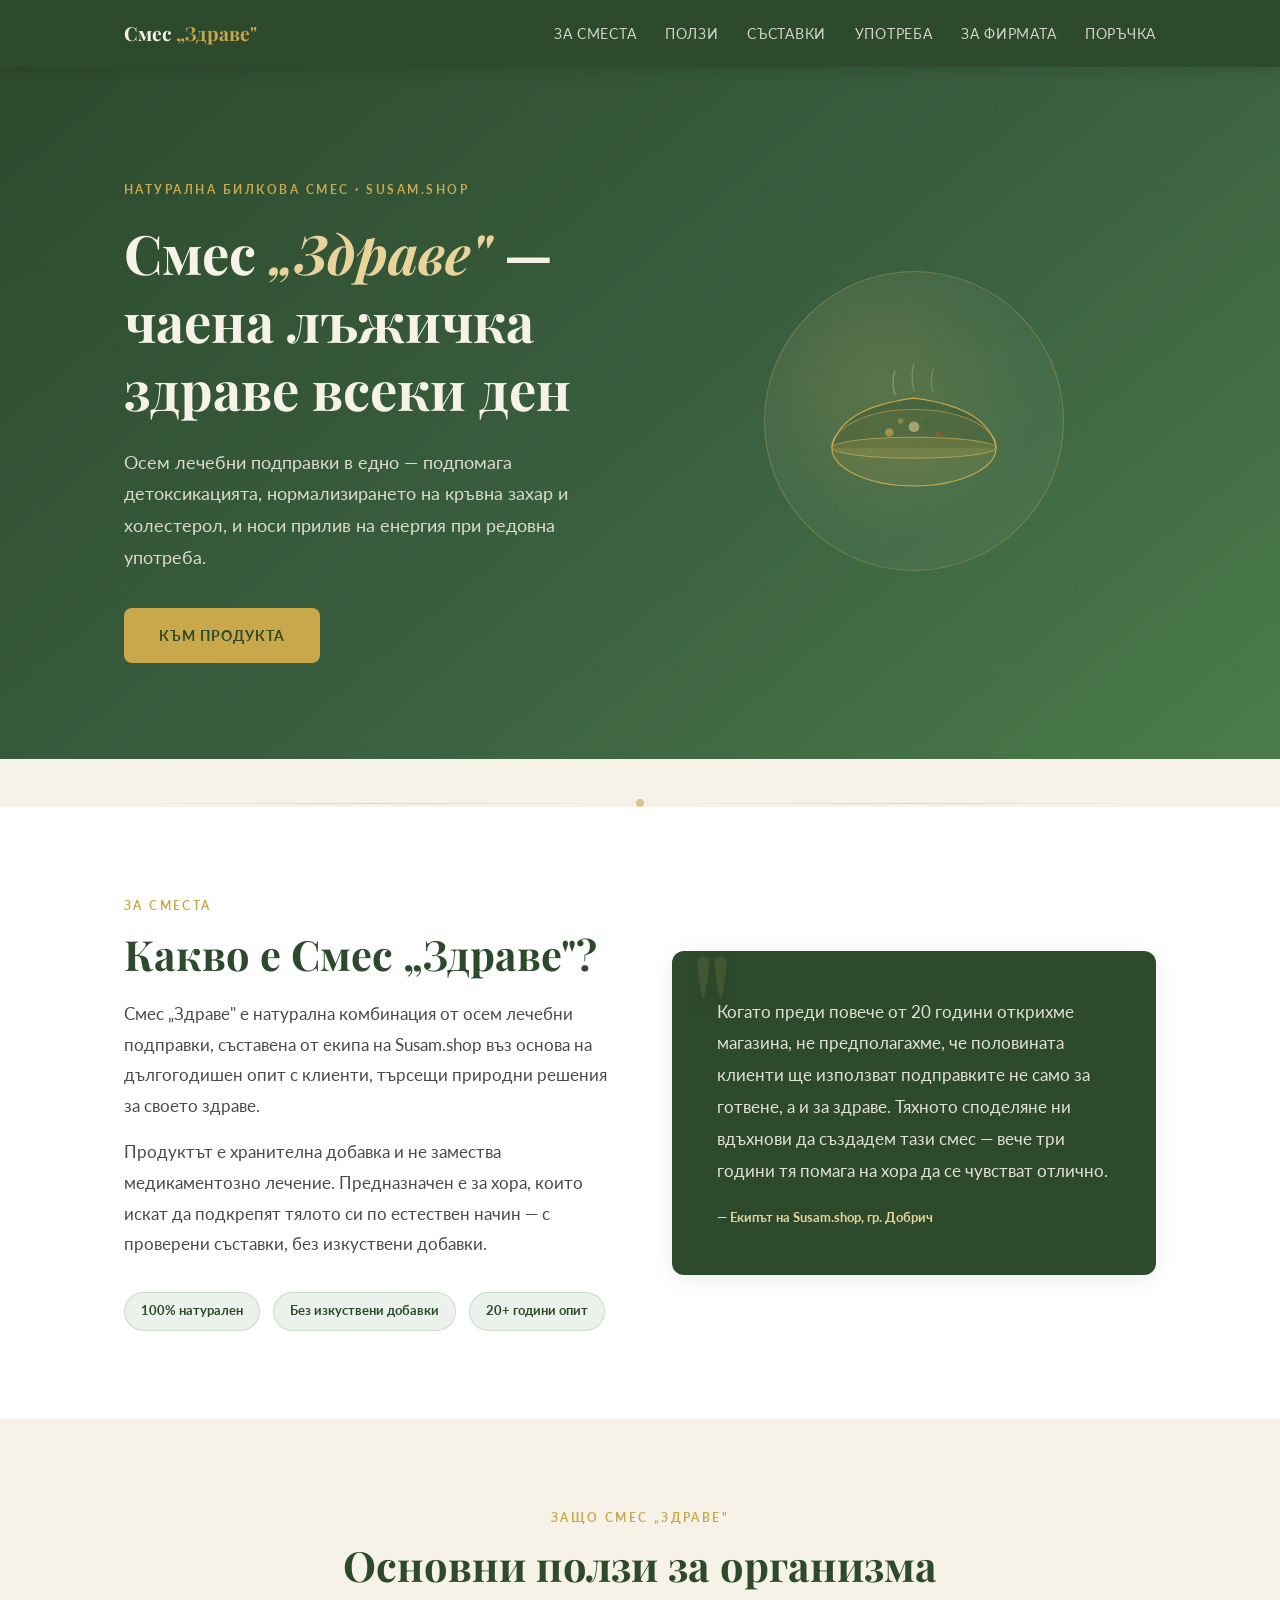
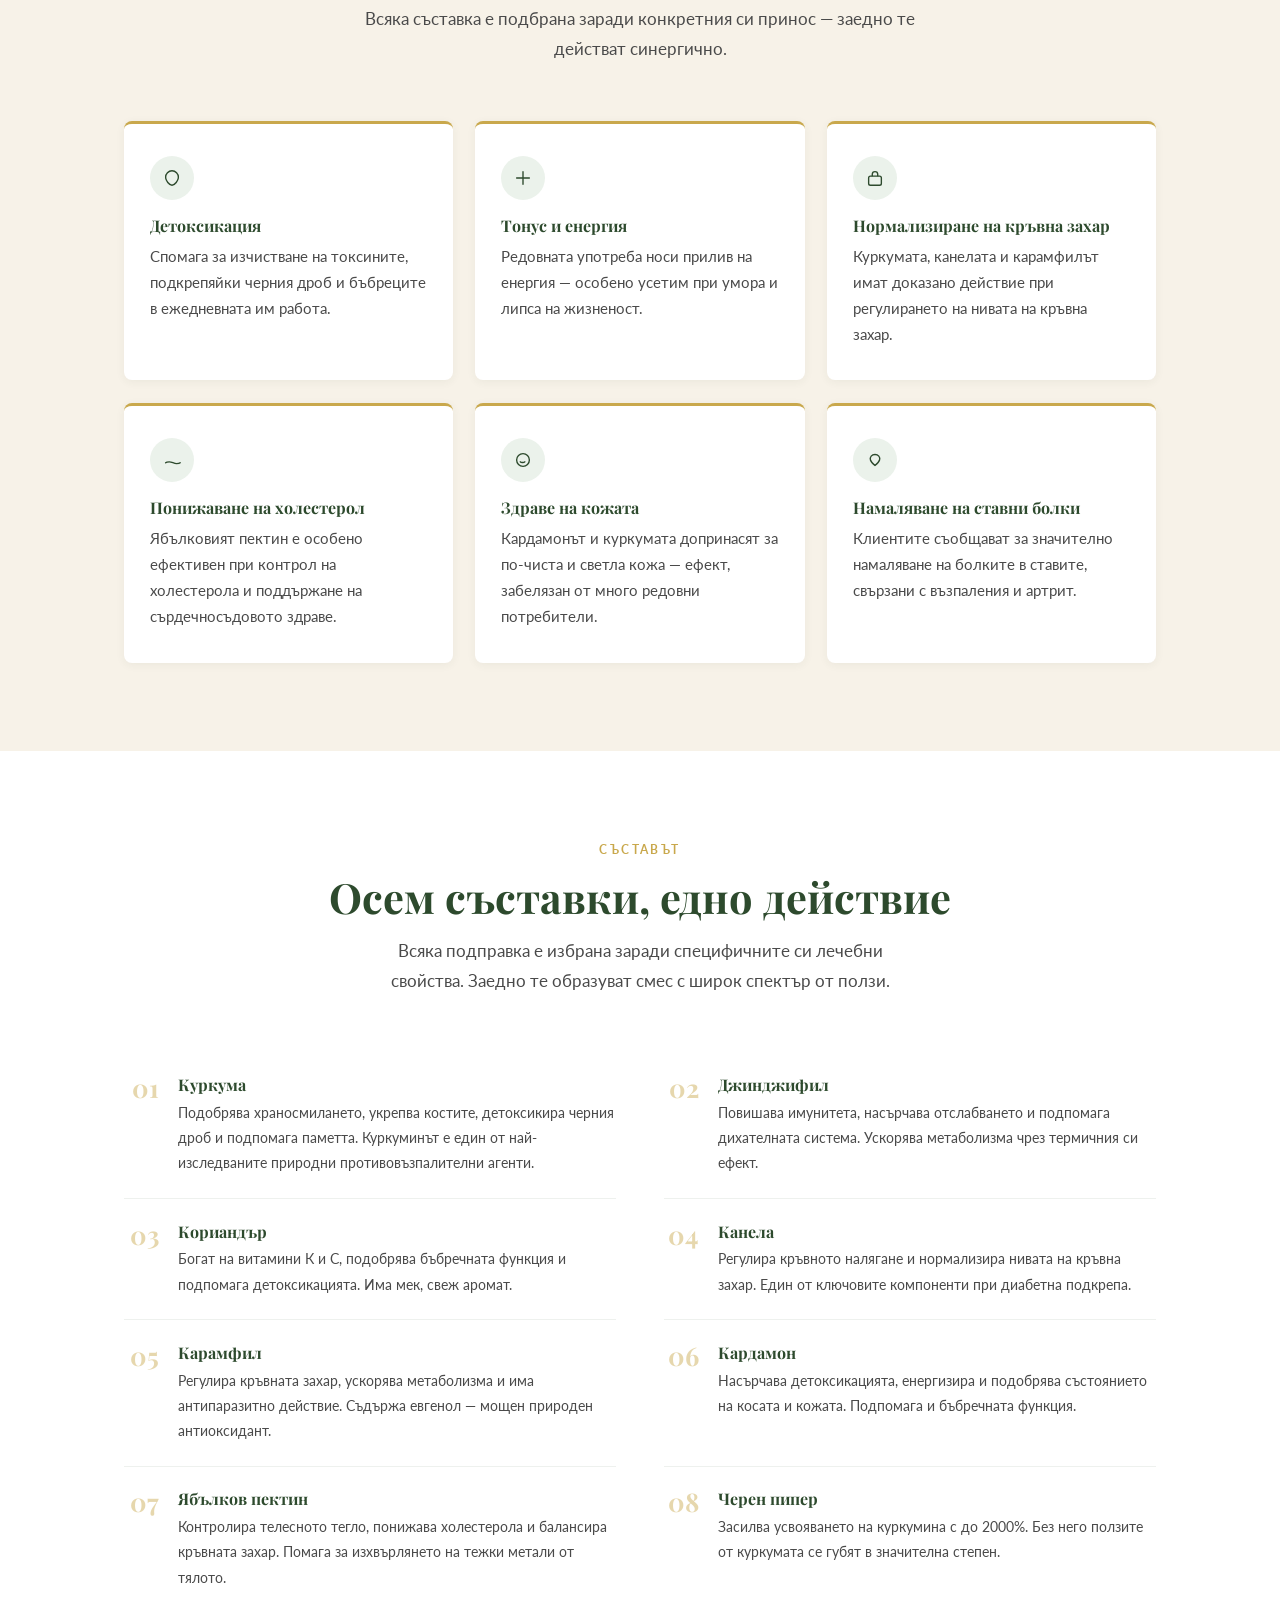
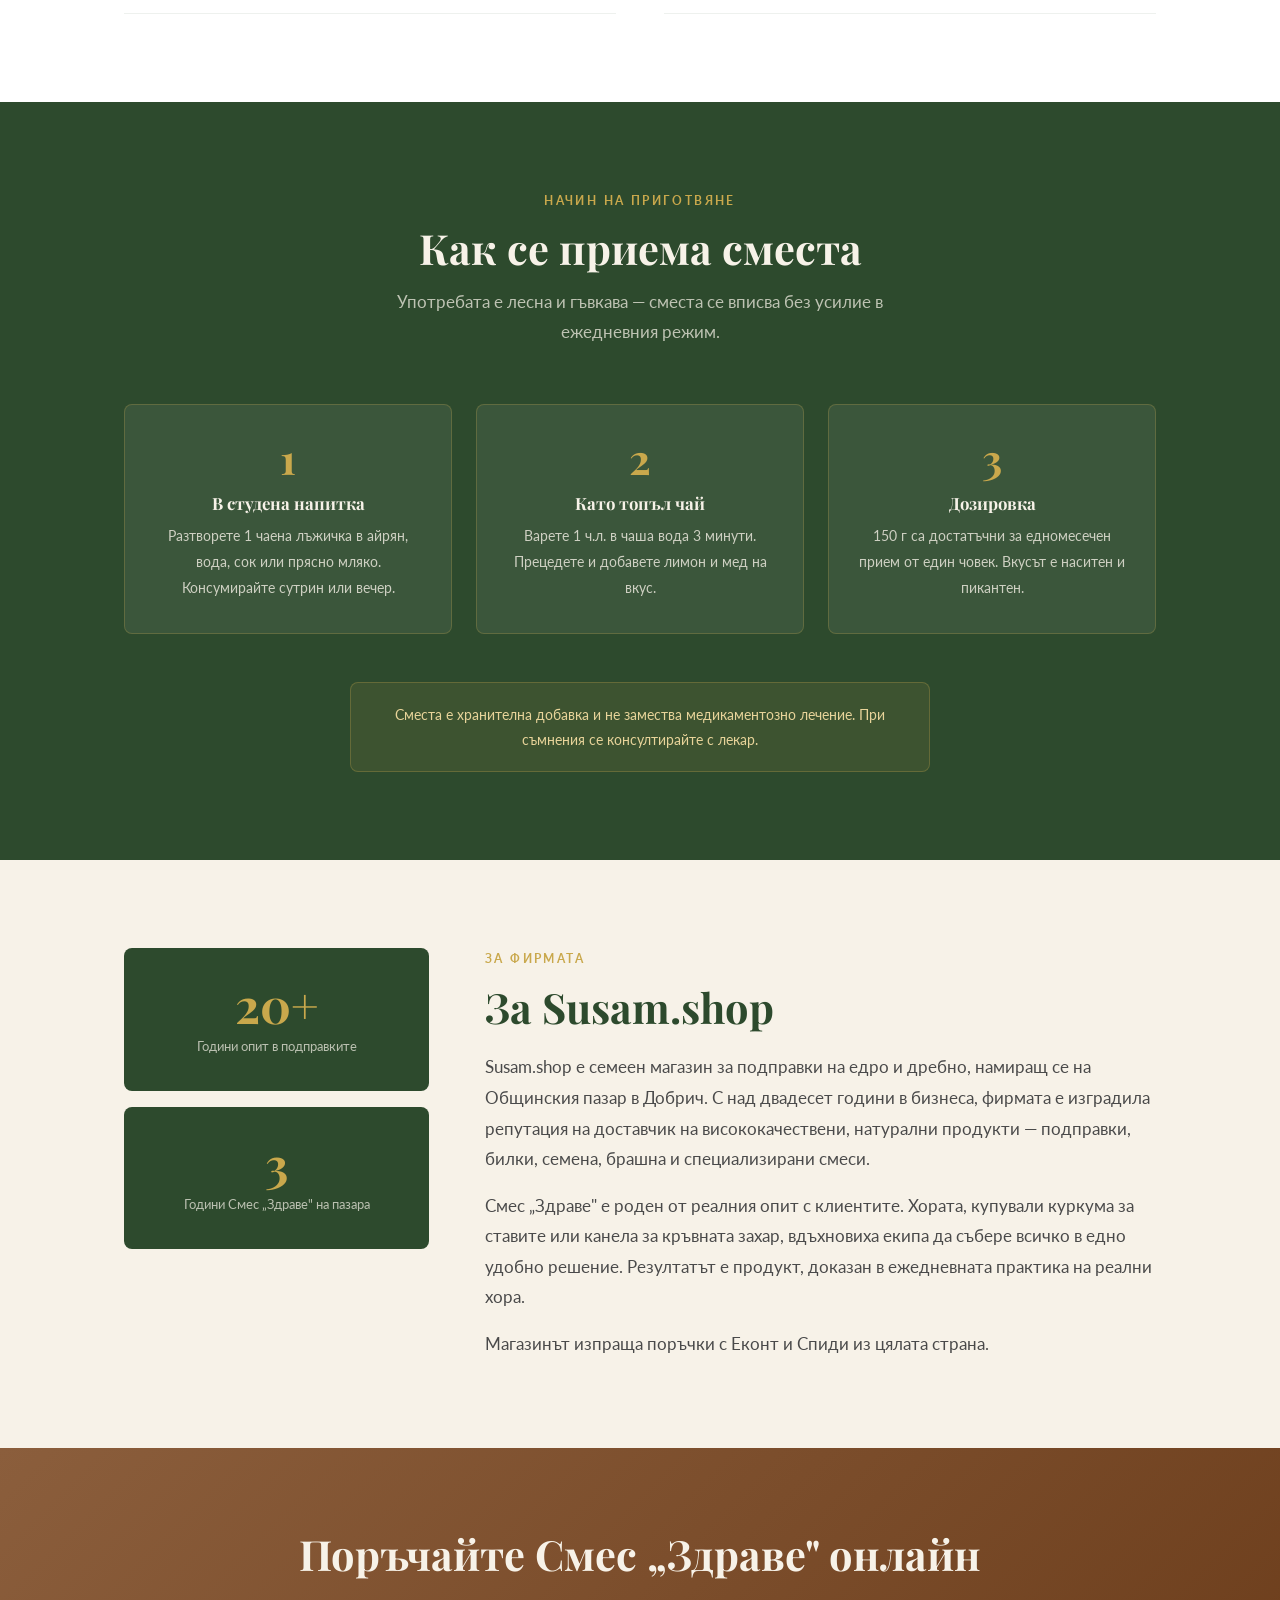
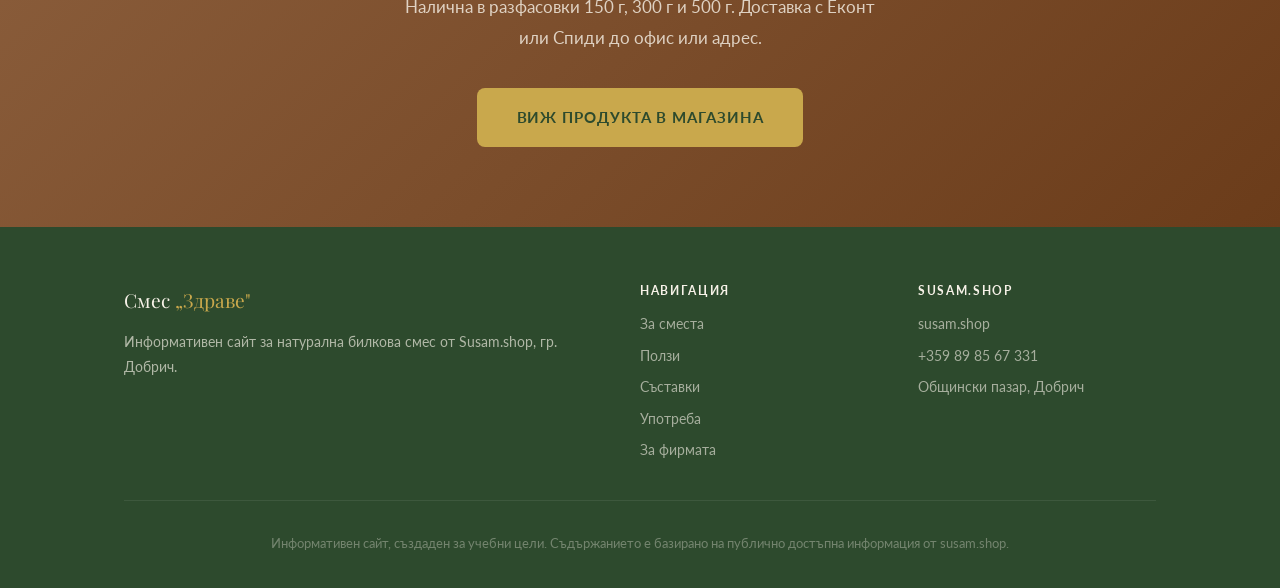
==== Site Project/index.html @ a8505a8a "Initial commit" ====
<!DOCTYPE html>
<html lang="bg">
<head>
  <meta charset="UTF-8" />
  <meta name="viewport" content="width=device-width, initial-scale=1.0" />
  <meta name="description" content="Смес Здраве е натурална билкова смес от куркума, джинджифил, канела и още 5 съставки. Подпомага детоксикацията, тонуса и нормализирането на кръвна захар." />
  <meta name="keywords" content="смес здраве, билкова смес, натурални подправки, детоксикация, куркума, джинджифил, susam shop" />
  <meta property="og:title" content="Смес „Здраве" – натурална билкова смес за тонус и детоксикация" />
  <meta property="og:description" content="Открийте ползите на 8 лечебни подправки в една удобна смес. Подходяща за ежедневна употреба." />
  <meta property="og:type" content="website" />
  <title>Смес „Здраве" – натурална билкова смес за тонус и детоксикация</title>

  <link rel="preconnect" href="https://fonts.googleapis.com" />
  <link rel="preconnect" href="https://fonts.gstatic.com" crossorigin />
  <link href="https://fonts.googleapis.com/css2?family=Playfair+Display:ital,wght@0,400;0,700;1,400&family=Lato:wght@300;400;700&display=swap" rel="stylesheet" />

  <style>
    :root {
      --green-dark:  #2D4A2D;
      --green-mid:   #3D6B3D;
      --green-light: #EBF2EB;
      --ivory:       #F7F2E8;
      --ivory-dark:  #EDE8DA;
      --brown:       #8B5E3C;
      --gold:        #C9A84C;
      --gold-light:  #E8D49A;
      --text-dark:   #1C1C1C;
      --text-mid:    #4A4A4A;
      --white:       #FFFFFF;
      --font-display:'Playfair Display', Georgia, serif;
      --font-body:   'Lato', system-ui, sans-serif;
      --radius:      8px;
      --shadow:      0 4px 24px rgba(45,74,45,0.10);
    }

    *, *::before, *::after { box-sizing: border-box; margin: 0; padding: 0; }
    html { scroll-behavior: smooth; }
    body {
      font-family: var(--font-body);
      font-size: 17px;
      line-height: 1.8;
      color: var(--text-dark);
      background: var(--ivory);
    }
    img { max-width: 100%; display: block; }
    a { color: var(--green-dark); text-decoration: none; }
    a:hover { text-decoration: underline; }
    a:focus-visible { outline: 3px solid var(--gold); outline-offset: 3px; }

    .fade-in { opacity: 0; transform: translateY(20px); transition: opacity 0.6s ease, transform 0.6s ease; }
    .fade-in.visible { opacity: 1; transform: none; }
    @media (prefers-reduced-motion: reduce) { .fade-in { opacity: 1; transform: none; transition: none; } }

    h1, h2, h3, h4 { font-family: var(--font-display); font-weight: 700; line-height: 1.25; }
    h1 { font-size: clamp(2.2rem, 5vw, 3.4rem); }
    h2 { font-size: clamp(1.7rem, 3.5vw, 2.6rem); }
    h3 { font-size: clamp(1.15rem, 2vw, 1.5rem); }
    p { margin-bottom: 1rem; }
    p:last-child { margin-bottom: 0; }

    .container { max-width: 1080px; margin: 0 auto; padding: 0 1.5rem; }
    .container--narrow { max-width: 740px; margin: 0 auto; padding: 0 1.5rem; }
    section { padding: 5.5rem 0; }

    /* EYEBROW LABEL */
    .eyebrow {
      display: block;
      font-family: var(--font-body);
      font-size: 0.75rem;
      font-weight: 700;
      letter-spacing: 0.2em;
      text-transform: uppercase;
      color: var(--gold);
      margin-bottom: 0.7rem;
    }

    /* DIVIDER */
    .divider {
      display: flex;
      align-items: center;
      gap: 1rem;
      margin: 0;
    }
    .divider::before, .divider::after {
      content: '';
      flex: 1;
      height: 1px;
      background: linear-gradient(to right, transparent, var(--gold-light), transparent);
    }
    .divider__dot {
      width: 8px; height: 8px;
      background: var(--gold);
      border-radius: 50%;
      opacity: 0.6;
    }

    /* ========= NAVBAR ========= */
    .navbar {
      position: sticky;
      top: 0;
      z-index: 100;
      background: var(--green-dark);
      box-shadow: 0 2px 16px rgba(0,0,0,0.15);
    }
    .navbar__inner {
      display: flex;
      align-items: center;
      justify-content: space-between;
      gap: 1rem;
      padding: 1rem 1.5rem;
      max-width: 1080px;
      margin: 0 auto;
    }
    .navbar__brand {
      font-family: var(--font-display);
      font-size: 1.2rem;
      font-weight: 700;
      color: var(--ivory);
    }
    .navbar__brand span { color: var(--gold); }
    .navbar__links { display: flex; gap: 1.8rem; list-style: none; }
    .navbar__links a {
      color: rgba(247,242,232,0.82);
      font-size: 0.88rem;
      font-weight: 400;
      letter-spacing: 0.05em;
      text-transform: uppercase;
      transition: color 0.2s;
    }
    .navbar__links a:hover { color: var(--gold); text-decoration: none; }

    .nav-toggle { display: none; background: none; border: none; cursor: pointer; padding: 4px; }
    .nav-toggle span { display: block; width: 24px; height: 2px; background: var(--ivory); margin: 5px 0; }

    @media (max-width: 720px) {
      .nav-toggle { display: block; }
      .navbar__links {
        display: none; flex-direction: column; gap: 0;
        position: absolute; top: 100%; left: 0; right: 0;
        background: var(--green-dark);
        padding: 1rem 1.5rem 1.5rem;
      }
      .navbar__links.open { display: flex; }
      .navbar__links a { padding: 0.5rem 0; font-size: 1rem; }
    }

    /* ========= HERO ========= */
    .hero {
      background: linear-gradient(140deg, var(--green-dark) 0%, #3A6040 55%, #4A7C4A 100%);
      color: var(--ivory);
      padding: 7rem 0 6rem;
      position: relative;
      overflow: hidden;
    }
    .hero::before {
      content: '';
      position: absolute; inset: 0;
      background: url("data:image/svg+xml,%3Csvg xmlns='http://www.w3.org/2000/svg' width='80' height='80'%3E%3Ccircle cx='40' cy='40' r='1' fill='%23C9A84C' opacity='0.12'/%3E%3C/svg%3E") repeat;
      pointer-events: none;
    }
    .hero__inner {
      position: relative;
      display: grid;
      grid-template-columns: 1fr 1fr;
      gap: 4rem;
      align-items: center;
      max-width: 1080px;
      margin: 0 auto;
      padding: 0 1.5rem;
    }
    .hero__eyebrow {
      font-size: 0.78rem;
      font-weight: 700;
      letter-spacing: 0.2em;
      text-transform: uppercase;
      color: var(--gold);
      margin-bottom: 1.1rem;
    }
    .hero__title { color: var(--ivory); margin-bottom: 1.5rem; }
    .hero__title em { font-style: italic; color: var(--gold-light); }
    .hero__lead {
      font-size: 1.1rem;
      color: rgba(247,242,232,0.85);
      margin-bottom: 2.2rem;
    }
    .hero__cta {
      display: inline-block;
      background: var(--gold);
      color: var(--green-dark);
      font-weight: 700;
      font-size: 0.9rem;
      letter-spacing: 0.07em;
      text-transform: uppercase;
      padding: 0.9rem 2.2rem;
      border-radius: var(--radius);
      transition: background 0.2s, transform 0.15s;
    }
    .hero__cta:hover { background: var(--gold-light); transform: translateY(-2px); text-decoration: none; }

    .hero__visual { display: flex; justify-content: center; }
    .hero__circle {
      width: 300px; height: 300px;
      border-radius: 50%;
      border: 1px solid rgba(201,168,76,0.35);
      background: radial-gradient(circle at 38% 38%, rgba(201,168,76,0.18), transparent 60%), rgba(255,255,255,0.04);
      display: flex; align-items: center; justify-content: center;
    }

    @media (max-width: 760px) {
      .hero__inner { grid-template-columns: 1fr; text-align: center; }
      .hero__visual { display: none; }
    }

    /* ========= SECTION HEADER ========= */
    .section-header { text-align: center; margin-bottom: 3.5rem; }
    .section-header h2 { color: var(--green-dark); margin-bottom: 0.8rem; }
    .section-header p { color: var(--text-mid); max-width: 560px; margin: 0 auto; font-size: 1.05rem; }

    /* ========= ABOUT ========= */
    .about { background: var(--white); }
    .about__grid {
      display: grid;
      grid-template-columns: 1fr 1fr;
      gap: 4rem;
      align-items: center;
    }
    .about__text h2 { color: var(--green-dark); margin-bottom: 1.2rem; }
    .about__text p { color: var(--text-mid); }
    .about__badges { display: flex; gap: 0.8rem; flex-wrap: wrap; margin-top: 2rem; }
    .about__badge {
      background: var(--green-light);
      border: 1px solid rgba(45,74,45,0.15);
      border-radius: 100px;
      padding: 0.4rem 1rem;
      font-size: 0.83rem;
      font-weight: 700;
      color: var(--green-dark);
    }
    .about__quote {
      background: var(--green-dark);
      border-radius: 12px;
      padding: 2.8rem;
      box-shadow: var(--shadow);
      position: relative;
      overflow: hidden;
    }
    .about__quote::before {
      content: '"';
      font-family: var(--font-display);
      font-size: 10rem;
      color: var(--gold);
      opacity: 0.13;
      position: absolute;
      top: -1.5rem; left: 1rem;
      line-height: 1;
    }
    .about__quote p {
      position: relative;
      font-size: 1.05rem;
      line-height: 1.9;
      color: rgba(247,242,232,0.9);
    }
    .about__quote cite {
      display: block;
      margin-top: 1.2rem;
      font-style: normal;
      font-size: 0.83rem;
      color: var(--gold-light);
      font-weight: 700;
    }
    @media (max-width: 700px) { .about__grid { grid-template-columns: 1fr; } }

    /* ========= BENEFITS ========= */
    .benefits { background: var(--ivory); }
    .benefits__grid {
      display: grid;
      grid-template-columns: repeat(3, 1fr);
      gap: 1.4rem;
    }
    .benefit-card {
      background: var(--white);
      border-radius: var(--radius);
      padding: 2rem 1.6rem;
      box-shadow: 0 2px 10px rgba(45,74,45,0.06);
      border-top: 3px solid var(--gold);
      transition: transform 0.2s, box-shadow 0.2s;
    }
    .benefit-card:hover { transform: translateY(-4px); box-shadow: var(--shadow); }
    .benefit-card__icon {
      width: 44px; height: 44px;
      background: var(--green-light);
      border-radius: 50%;
      display: flex; align-items: center; justify-content: center;
      margin-bottom: 1rem;
    }
    .benefit-card h3 { font-size: 1rem; color: var(--green-dark); margin-bottom: 0.5rem; }
    .benefit-card p { font-size: 0.91rem; color: var(--text-mid); margin: 0; }
    @media (max-width: 800px) { .benefits__grid { grid-template-columns: 1fr 1fr; } }
    @media (max-width: 500px) { .benefits__grid { grid-template-columns: 1fr; } }

    /* ========= INGREDIENTS ========= */
    .ingredients { background: var(--white); }
    .ingredients__grid {
      display: grid;
      grid-template-columns: 1fr 1fr;
      gap: 0 3rem;
    }
    .ingredient {
      display: flex;
      gap: 1.2rem;
      align-items: flex-start;
      padding: 1.4rem 0;
      border-bottom: 1px solid rgba(45,74,45,0.08);
    }
    .ingredient__num {
      font-family: var(--font-display);
      font-size: 1.6rem;
      font-weight: 700;
      color: var(--gold);
      opacity: 0.45;
      line-height: 1;
      min-width: 2.2rem;
      text-align: right;
    }
    .ingredient h4 { color: var(--green-dark); margin-bottom: 0.3rem; font-size: 1rem; }
    .ingredient p { font-size: 0.88rem; color: var(--text-mid); margin: 0; }
    @media (max-width: 640px) { .ingredients__grid { grid-template-columns: 1fr; } }

    /* ========= USAGE ========= */
    .usage { background: var(--green-dark); }
    .usage .section-header .eyebrow { color: var(--gold); }
    .usage .section-header h2 { color: var(--ivory); }
    .usage .section-header p { color: rgba(247,242,232,0.72); }

    .usage__grid {
      display: grid;
      grid-template-columns: repeat(3, 1fr);
      gap: 1.5rem;
    }
    .usage__card {
      background: rgba(255,255,255,0.07);
      border: 1px solid rgba(201,168,76,0.25);
      border-radius: var(--radius);
      padding: 2rem 1.6rem;
      text-align: center;
    }
    .usage__num {
      font-family: var(--font-display);
      font-size: 2.6rem;
      font-weight: 700;
      color: var(--gold);
      line-height: 1;
      margin-bottom: 0.9rem;
    }
    /* FIX: explicit light colors for all text inside dark usage section */
    .usage__card h3 {
      color: var(--ivory);
      font-size: 1.05rem;
      margin-bottom: 0.6rem;
    }
    .usage__card p {
      font-size: 0.9rem;
      color: rgba(247,242,232,0.78);
      margin: 0;
    }
    .usage__note {
      margin: 3rem auto 0;
      padding: 1.2rem 2rem;
      background: rgba(201,168,76,0.1);
      border: 1px solid rgba(201,168,76,0.28);
      border-radius: var(--radius);
      font-size: 0.87rem;
      color: var(--gold-light);
      max-width: 580px;
      text-align: center;
    }
    @media (max-width: 700px) { .usage__grid { grid-template-columns: 1fr; } }

    /* ========= COMPANY ========= */
    .company { background: var(--ivory); }
    .company__inner {
      display: grid;
      grid-template-columns: 1fr 2.2fr;
      gap: 3.5rem;
      align-items: start;
    }
    .stat-card {
      background: var(--green-dark);
      color: var(--ivory);
      border-radius: var(--radius);
      padding: 2rem;
      text-align: center;
      margin-bottom: 1rem;
    }
    .stat-card__num {
      font-family: var(--font-display);
      font-size: 3rem;
      font-weight: 700;
      color: var(--gold);
      line-height: 1;
    }
    .stat-card__label { font-size: 0.83rem; color: rgba(247,242,232,0.7); margin-top: 0.4rem; }
    .company__text h2 { color: var(--green-dark); margin-bottom: 1.2rem; }
    .company__text p { color: var(--text-mid); }
    @media (max-width: 700px) { .company__inner { grid-template-columns: 1fr; } }

    /* ========= CTA BANNER ========= */
    .cta { background: linear-gradient(135deg, var(--brown) 0%, #6B3C1A 100%); text-align: center; padding: 5rem 0; }
    .cta h2 { color: var(--ivory); margin-bottom: 0.8rem; }
    .cta p { color: rgba(247,242,232,0.8); font-size: 1.05rem; max-width: 480px; margin: 0 auto 2.2rem; }
    .cta__btn {
      display: inline-block;
      background: var(--gold);
      color: var(--green-dark);
      font-weight: 700;
      font-size: 0.95rem;
      letter-spacing: 0.06em;
      text-transform: uppercase;
      padding: 1rem 2.5rem;
      border-radius: var(--radius);
      transition: background 0.2s, transform 0.15s;
    }
    .cta__btn:hover { background: var(--gold-light); transform: translateY(-2px); text-decoration: none; }

    /* ========= FOOTER ========= */
    footer {
      background: var(--green-dark);
      color: rgba(247,242,232,0.65);
      padding: 3.5rem 0 2rem;
      font-size: 0.87rem;
    }
    .footer__grid {
      display: grid;
      grid-template-columns: 2fr 1fr 1fr;
      gap: 2.5rem;
      padding-bottom: 2rem;
      margin-bottom: 2rem;
      border-bottom: 1px solid rgba(255,255,255,0.08);
    }
    .footer__brand {
      font-family: var(--font-display);
      font-size: 1.2rem;
      color: var(--ivory);
      margin-bottom: 0.7rem;
    }
    .footer__brand span { color: var(--gold); }
    footer h4 {
      color: var(--ivory);
      font-family: var(--font-body);
      font-size: 0.75rem;
      text-transform: uppercase;
      letter-spacing: 0.14em;
      margin-bottom: 0.8rem;
    }
    footer ul { list-style: none; }
    footer ul li { margin-bottom: 0.4rem; }
    footer ul li a { color: rgba(247,242,232,0.6); transition: color 0.2s; }
    footer ul li a:hover { color: var(--gold); text-decoration: none; }
    .footer__bottom { text-align: center; font-size: 0.79rem; color: rgba(247,242,232,0.35); }
    @media (max-width: 640px) { .footer__grid { grid-template-columns: 1fr; gap: 1.5rem; } }
  </style>
</head>

<body>

  <!-- NAVBAR -->
  <nav class="navbar" aria-label="Основна навигация">
    <div class="navbar__inner">
      <a href="#" class="navbar__brand">Смес <span>„Здраве"</span></a>
      <button class="nav-toggle" aria-label="Отвори меню" aria-expanded="false" onclick="this.setAttribute('aria-expanded', document.getElementById('nav-links').classList.toggle('open')); return false;">
        <span></span><span></span><span></span>
      </button>
      <ul class="navbar__links" id="nav-links">
        <li><a href="#about">За сместа</a></li>
        <li><a href="#benefits">Ползи</a></li>
        <li><a href="#ingredients">Съставки</a></li>
        <li><a href="#usage">Употреба</a></li>
        <li><a href="#company">За фирмата</a></li>
        <li><a href="#order">Поръчка</a></li>
      </ul>
    </div>
  </nav>

  <!-- HERO -->
  <header class="hero">
    <div class="hero__inner">
      <div class="fade-in">
        <p class="hero__eyebrow">Натурална билкова смес · Susam.shop</p>
        <h1 class="hero__title">Смес <em>„Здраве"</em> — чаена лъжичка здраве всеки ден</h1>
        <p class="hero__lead">Осем лечебни подправки в едно — подпомага детоксикацията, нормализирането на кръвна захар и холестерол, и носи прилив на енергия при редовна употреба.</p>
        <a href="#order" class="hero__cta">Към продукта</a>
      </div>
      <div class="hero__visual fade-in">
        <div class="hero__circle">
          <svg width="210" height="210" viewBox="0 0 220 220" fill="none" xmlns="http://www.w3.org/2000/svg" aria-hidden="true">
            <ellipse cx="110" cy="138" rx="86" ry="40" fill="rgba(201,168,76,0.12)" stroke="#C9A84C" stroke-width="1.2"/>
            <path d="M24 138 Q32 96 110 86 Q188 96 196 138" stroke="#C9A84C" stroke-width="1.2" fill="rgba(45,74,45,0.3)"/>
            <ellipse cx="110" cy="138" rx="86" ry="11" fill="rgba(201,168,76,0.18)" stroke="#C9A84C" stroke-width="0.8"/>
            <circle cx="84" cy="122" r="4.5" fill="#C9A84C" opacity="0.65"/>
            <circle cx="110" cy="116" r="5.5" fill="#E8D49A" opacity="0.55"/>
            <circle cx="136" cy="124" r="3.5" fill="#8B5E3C" opacity="0.75"/>
            <circle cx="96" cy="110" r="3" fill="#C9A84C" opacity="0.45"/>
            <circle cx="123" cy="112" r="4" fill="#3D6B3D" opacity="0.55"/>
            <path d="M90 82 Q86 70 90 58" stroke="rgba(247,242,232,0.28)" stroke-width="1.5" stroke-linecap="round" fill="none"/>
            <path d="M110 78 Q106 64 110 50" stroke="rgba(247,242,232,0.22)" stroke-width="1.5" stroke-linecap="round" fill="none"/>
            <path d="M130 80 Q126 68 130 56" stroke="rgba(247,242,232,0.18)" stroke-width="1.5" stroke-linecap="round" fill="none"/>
          </svg>
        </div>
      </div>
    </div>
  </header>

  <!-- DIVIDER -->
  <div class="container" style="padding: 2.5rem 1.5rem 0;">
    <div class="divider"><div class="divider__dot"></div></div>
  </div>

  <!-- ABOUT -->
  <section id="about" class="about">
    <div class="container">
      <div class="about__grid">
        <div class="about__text fade-in">
          <span class="eyebrow">За сместа</span>
          <h2>Какво е Смес „Здраве"?</h2>
          <p>Смес „Здраве" е натурална комбинация от осем лечебни подправки, съставена от екипа на Susam.shop въз основа на дългогодишен опит с клиенти, търсещи природни решения за своето здраве.</p>
          <p>Продуктът е хранителна добавка и не замества медикаментозно лечение. Предназначен е за хора, които искат да подкрепят тялото си по естествен начин — с проверени съставки, без изкуствени добавки.</p>
          <div class="about__badges">
            <span class="about__badge">100% натурален</span>
            <span class="about__badge">Без изкуствени добавки</span>
            <span class="about__badge">20+ години опит</span>
          </div>
        </div>
        <div class="about__quote fade-in">
          <p>Когато преди повече от 20 години открихме магазина, не предполагахме, че половината клиенти ще използват подправките не само за готвене, а и за здраве. Тяхното споделяне ни вдъхнови да създадем тази смес — вече три години тя помага на хора да се чувстват отлично.</p>
          <cite>— Екипът на Susam.shop, гр. Добрич</cite>
        </div>
      </div>
    </div>
  </section>

  <!-- BENEFITS -->
  <section id="benefits" class="benefits">
    <div class="container">
      <div class="section-header fade-in">
        <span class="eyebrow">Защо Смес „Здраве"</span>
        <h2>Основни ползи за организма</h2>
        <p>Всяка съставка е подбрана заради конкретния си принос — заедно те действат синергично.</p>
      </div>
      <div class="benefits__grid">

        <div class="benefit-card fade-in">
          <div class="benefit-card__icon">
            <svg width="20" height="20" viewBox="0 0 22 22" fill="none" aria-hidden="true"><path d="M11 3C7 3 4 6.5 4 10c0 4 4 9 7 9s7-5 7-9c0-3.5-3-7-7-7z" stroke="#2D4A2D" stroke-width="1.5" fill="none"/></svg>
          </div>
          <h3>Детоксикация</h3>
          <p>Спомага за изчистване на токсините, подкрепяйки черния дроб и бъбреците в ежедневната им работа.</p>
        </div>

        <div class="benefit-card fade-in">
          <div class="benefit-card__icon">
            <svg width="20" height="20" viewBox="0 0 22 22" fill="none" aria-hidden="true"><path d="M11 4v14M4 11h14" stroke="#2D4A2D" stroke-width="1.5" stroke-linecap="round"/></svg>
          </div>
          <h3>Тонус и енергия</h3>
          <p>Редовната употреба носи прилив на енергия — особено усетим при умора и липса на жизненост.</p>
        </div>

        <div class="benefit-card fade-in">
          <div class="benefit-card__icon">
            <svg width="20" height="20" viewBox="0 0 22 22" fill="none" aria-hidden="true"><rect x="4" y="9" width="14" height="10" rx="2" stroke="#2D4A2D" stroke-width="1.5" fill="none"/><path d="M8 9V7a3 3 0 016 0v2" stroke="#2D4A2D" stroke-width="1.5"/></svg>
          </div>
          <h3>Нормализиране на кръвна захар</h3>
          <p>Куркумата, канелата и карамфилът имат доказано действие при регулирането на нивата на кръвна захар.</p>
        </div>

        <div class="benefit-card fade-in">
          <div class="benefit-card__icon">
            <svg width="20" height="20" viewBox="0 0 22 22" fill="none" aria-hidden="true"><path d="M4 14s1-1 4-1 5 2 8 2 4-1 4-1" stroke="#2D4A2D" stroke-width="1.5" stroke-linecap="round"/></svg>
          </div>
          <h3>Понижаване на холестерол</h3>
          <p>Ябълковият пектин е особено ефективен при контрол на холестерола и поддържане на сърдечносъдовото здраве.</p>
        </div>

        <div class="benefit-card fade-in">
          <div class="benefit-card__icon">
            <svg width="20" height="20" viewBox="0 0 22 22" fill="none" aria-hidden="true"><circle cx="11" cy="11" r="7" stroke="#2D4A2D" stroke-width="1.5" fill="none"/><path d="M8 13c.8 1 4.2 1 5 0" stroke="#2D4A2D" stroke-width="1.5" stroke-linecap="round"/></svg>
          </div>
          <h3>Здраве на кожата</h3>
          <p>Кардамонът и куркумата допринасят за по-чиста и светла кожа — ефект, забелязан от много редовни потребители.</p>
        </div>

        <div class="benefit-card fade-in">
          <div class="benefit-card__icon">
            <svg width="20" height="20" viewBox="0 0 22 22" fill="none" aria-hidden="true"><path d="M11 5c-3.5 0-6 2.5-5 6 .7 2.5 5 6 5 6s4.3-3.5 5-6c1-3.5-1.5-6-5-6z" stroke="#2D4A2D" stroke-width="1.5" fill="none"/></svg>
          </div>
          <h3>Намаляване на ставни болки</h3>
          <p>Клиентите съобщават за значително намаляване на болките в ставите, свързани с възпаления и артрит.</p>
        </div>

      </div>
    </div>
  </section>

  <!-- INGREDIENTS -->
  <section id="ingredients" class="ingredients">
    <div class="container">
      <div class="section-header fade-in">
        <span class="eyebrow">Съставът</span>
        <h2>Осем съставки, едно действие</h2>
        <p>Всяка подправка е избрана заради специфичните си лечебни свойства. Заедно те образуват смес с широк спектър от ползи.</p>
      </div>
      <div class="ingredients__grid">

        <div class="ingredient fade-in">
          <span class="ingredient__num">01</span>
          <div>
            <h4>Куркума</h4>
            <p>Подобрява храносмилането, укрепва костите, детоксикира черния дроб и подпомага паметта. Куркуминът е един от най-изследваните природни противовъзпалителни агенти.</p>
          </div>
        </div>

        <div class="ingredient fade-in">
          <span class="ingredient__num">02</span>
          <div>
            <h4>Джинджифил</h4>
            <p>Повишава имунитета, насърчава отслабването и подпомага дихателната система. Ускорява метаболизма чрез термичния си ефект.</p>
          </div>
        </div>

        <div class="ingredient fade-in">
          <span class="ingredient__num">03</span>
          <div>
            <h4>Кориандър</h4>
            <p>Богат на витамини К и С, подобрява бъбречната функция и подпомага детоксикацията. Има мек, свеж аромат.</p>
          </div>
        </div>

        <div class="ingredient fade-in">
          <span class="ingredient__num">04</span>
          <div>
            <h4>Канела</h4>
            <p>Регулира кръвното налягане и нормализира нивата на кръвна захар. Един от ключовите компоненти при диабетна подкрепа.</p>
          </div>
        </div>

        <div class="ingredient fade-in">
          <span class="ingredient__num">05</span>
          <div>
            <h4>Карамфил</h4>
            <p>Регулира кръвната захар, ускорява метаболизма и има антипаразитно действие. Съдържа евгенол — мощен природен антиоксидант.</p>
          </div>
        </div>

        <div class="ingredient fade-in">
          <span class="ingredient__num">06</span>
          <div>
            <h4>Кардамон</h4>
            <p>Насърчава детоксикацията, енергизира и подобрява състоянието на косата и кожата. Подпомага и бъбречната функция.</p>
          </div>
        </div>

        <div class="ingredient fade-in">
          <span class="ingredient__num">07</span>
          <div>
            <h4>Ябълков пектин</h4>
            <p>Контролира телесното тегло, понижава холестерола и балансира кръвната захар. Помага за изхвърлянето на тежки метали от тялото.</p>
          </div>
        </div>

        <div class="ingredient fade-in">
          <span class="ingredient__num">08</span>
          <div>
            <h4>Черен пипер</h4>
            <p>Засилва усвояването на куркумина с до 2000%. Без него ползите от куркумата се губят в значителна степен.</p>
          </div>
        </div>

      </div>
    </div>
  </section>

  <!-- USAGE -->
  <section id="usage" class="usage">
    <div class="container">
      <div class="section-header fade-in">
        <span class="eyebrow">Начин на приготвяне</span>
        <h2>Как се приема сместа</h2>
        <p>Употребата е лесна и гъвкава — сместа се вписва без усилие в ежедневния режим.</p>
      </div>
      <div class="usage__grid">

        <div class="usage__card fade-in">
          <div class="usage__num">1</div>
          <h3>В студена напитка</h3>
          <p>Разтворете 1 чаена лъжичка в айрян, вода, сок или прясно мляко. Консумирайте сутрин или вечер.</p>
        </div>

        <div class="usage__card fade-in">
          <div class="usage__num">2</div>
          <h3>Като топъл чай</h3>
          <p>Варете 1 ч.л. в чаша вода 3 минути. Прецедете и добавете лимон и мед на вкус.</p>
        </div>

        <div class="usage__card fade-in">
          <div class="usage__num">3</div>
          <h3>Дозировка</h3>
          <p>150 г са достатъчни за едномесечен прием от един човек. Вкусът е наситен и пикантен.</p>
        </div>

      </div>
      <p class="usage__note">Сместа е хранителна добавка и не замества медикаментозно лечение. При съмнения се консултирайте с лекар.</p>
    </div>
  </section>

  <!-- COMPANY -->
  <section id="company" class="company">
    <div class="container">
      <div class="company__inner">
        <div class="fade-in">
          <div class="stat-card">
            <div class="stat-card__num">20+</div>
            <div class="stat-card__label">Години опит в подправките</div>
          </div>
          <div class="stat-card">
            <div class="stat-card__num">3</div>
            <div class="stat-card__label">Години Смес „Здраве" на пазара</div>
          </div>
        </div>
        <div class="company__text fade-in">
          <span class="eyebrow">За фирмата</span>
          <h2>За Susam.shop</h2>
          <p>Susam.shop е семеен магазин за подправки на едро и дребно, намиращ се на Общинския пазар в Добрич. С над двадесет години в бизнеса, фирмата е изградила репутация на доставчик на висококачествени, натурални продукти — подправки, билки, семена, брашна и специализирани смеси.</p>
          <p>Смес „Здраве" е роден от реалния опит с клиентите. Хората, купували куркума за ставите или канела за кръвната захар, вдъхновиха екипа да събере всичко в едно удобно решение. Резултатът е продукт, доказан в ежедневната практика на реални хора.</p>
          <p>Магазинът изпраща поръчки с Еконт и Спиди из цялата страна.</p>
        </div>
      </div>
    </div>
  </section>

  <!-- CTA -->
  <section id="order" class="cta">
    <div class="container--narrow">
      <h2>Поръчайте Смес „Здраве" онлайн</h2>
      <p>Налична в разфасовки 150 г, 300 г и 500 г. Доставка с Еконт или Спиди до офис или адрес.</p>
      <a href="https://susam.shop/product/smes-zdrave-chaena-lazhichka-zdrave-vseki-den/" target="_blank" rel="noopener" class="cta__btn">Виж продукта в магазина</a>
    </div>
  </section>

  <!-- FOOTER -->
  <footer>
    <div class="container">
      <div class="footer__grid">
        <div>
          <div class="footer__brand">Смес <span>„Здраве"</span></div>
          <p>Информативен сайт за натурална билкова смес от Susam.shop, гр. Добрич.</p>
        </div>
        <div>
          <h4>Навигация</h4>
          <ul>
            <li><a href="#about">За сместа</a></li>
            <li><a href="#benefits">Ползи</a></li>
            <li><a href="#ingredients">Съставки</a></li>
            <li><a href="#usage">Употреба</a></li>
            <li><a href="#company">За фирмата</a></li>
          </ul>
        </div>
        <div>
          <h4>Susam.shop</h4>
          <ul>
            <li><a href="https://susam.shop" target="_blank" rel="noopener">susam.shop</a></li>
            <li><a href="tel:+359898567331">+359 89 85 67 331</a></li>
            <li><a href="#company">Общински пазар, Добрич</a></li>
          </ul>
        </div>
      </div>
      <div class="footer__bottom">
        <p>Информативен сайт, създаден за учебни цели. Съдържанието е базирано на публично достъпна информация от susam.shop.</p>
      </div>
    </div>
  </footer>

  <script>
    const observer = new IntersectionObserver((entries) => {
      entries.forEach(e => {
        if (e.isIntersecting) { e.target.classList.add('visible'); observer.unobserve(e.target); }
      });
    }, { threshold: 0.1 });
    document.querySelectorAll('.fade-in').forEach(el => observer.observe(el));
  </script>

</body>
</html>
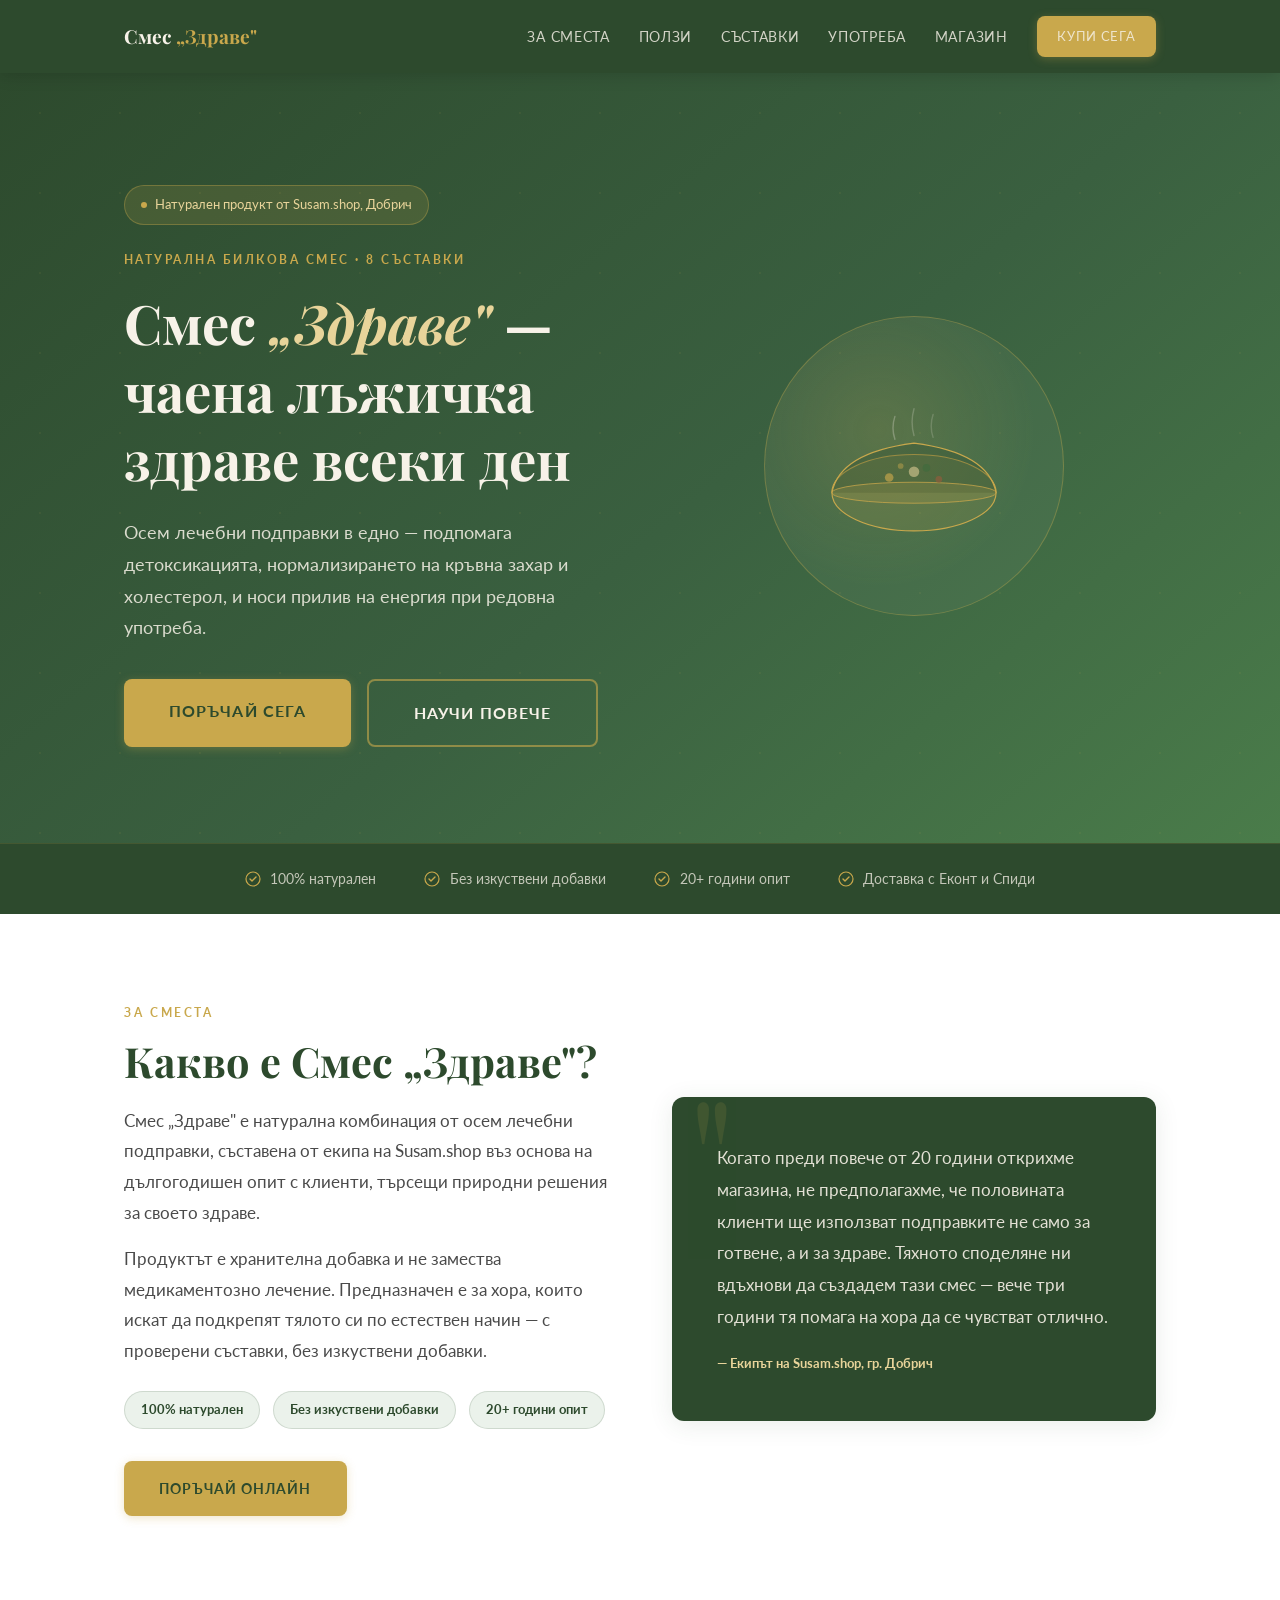
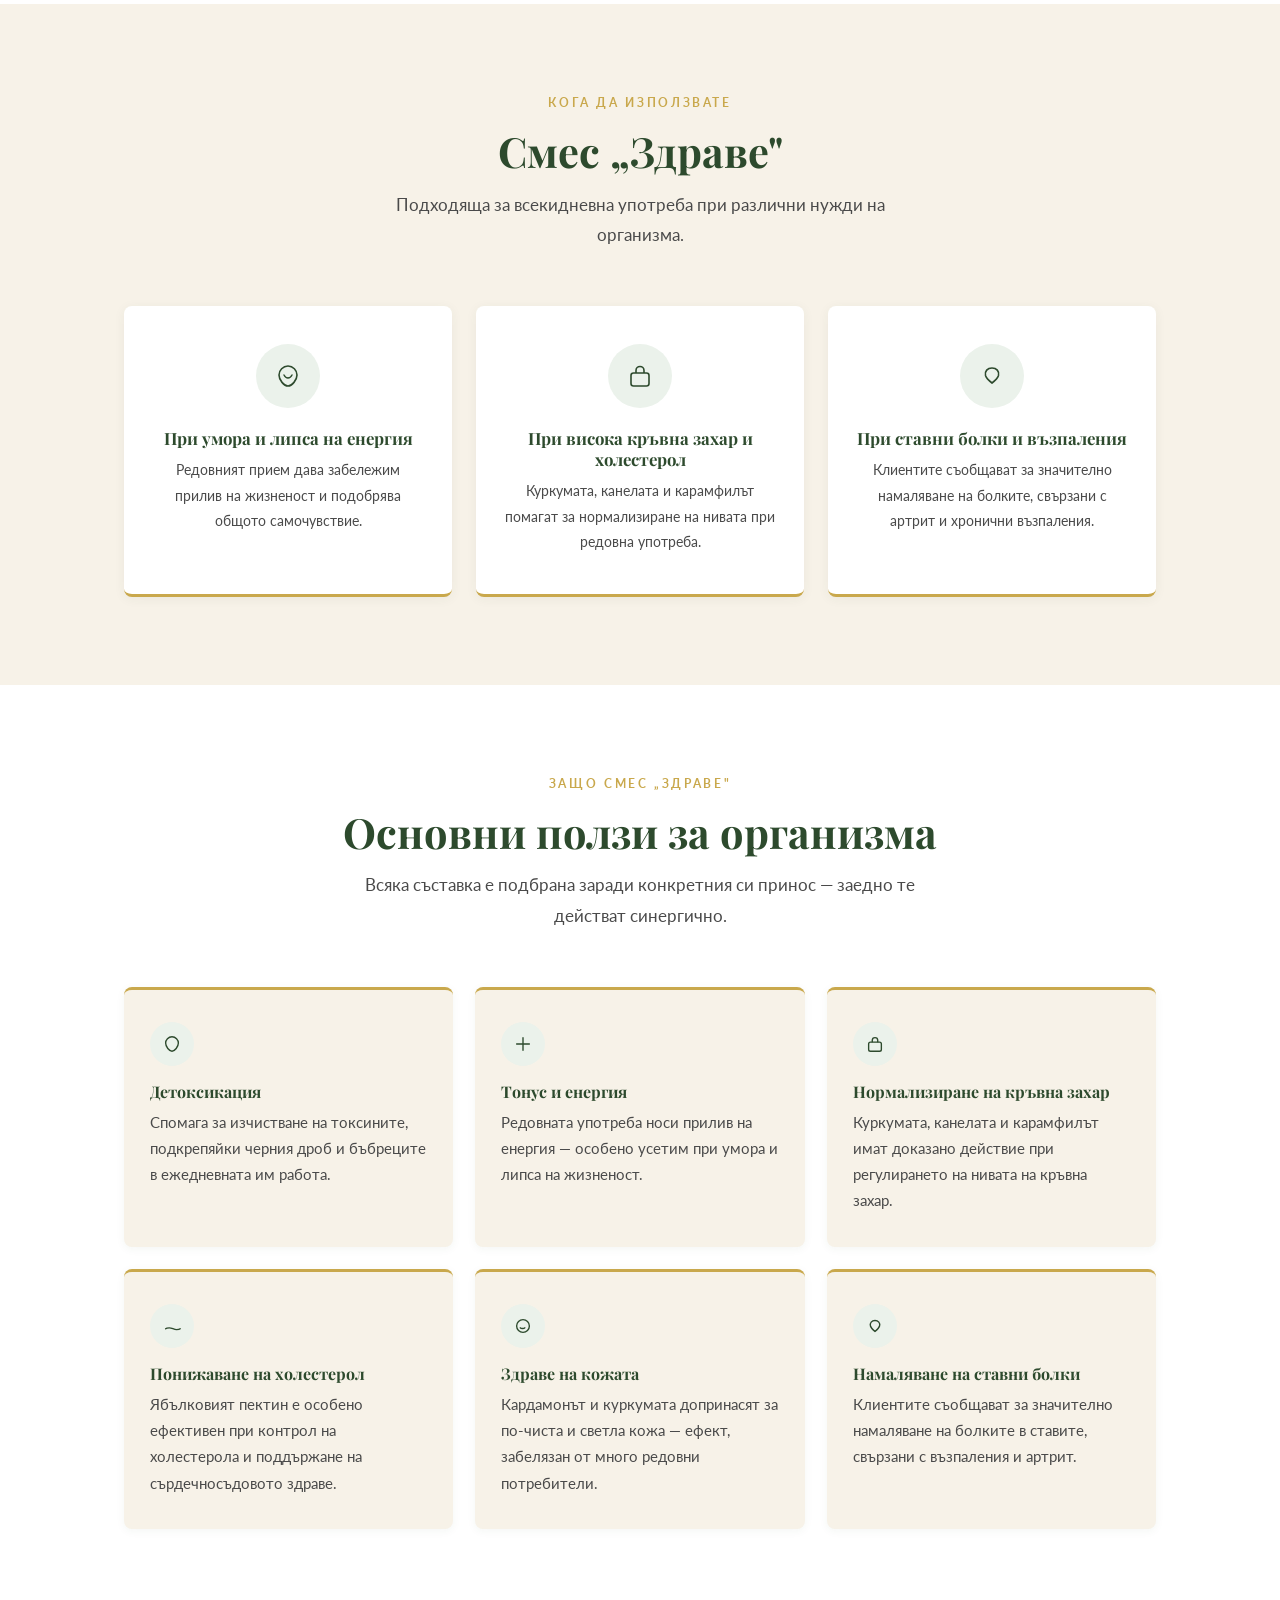
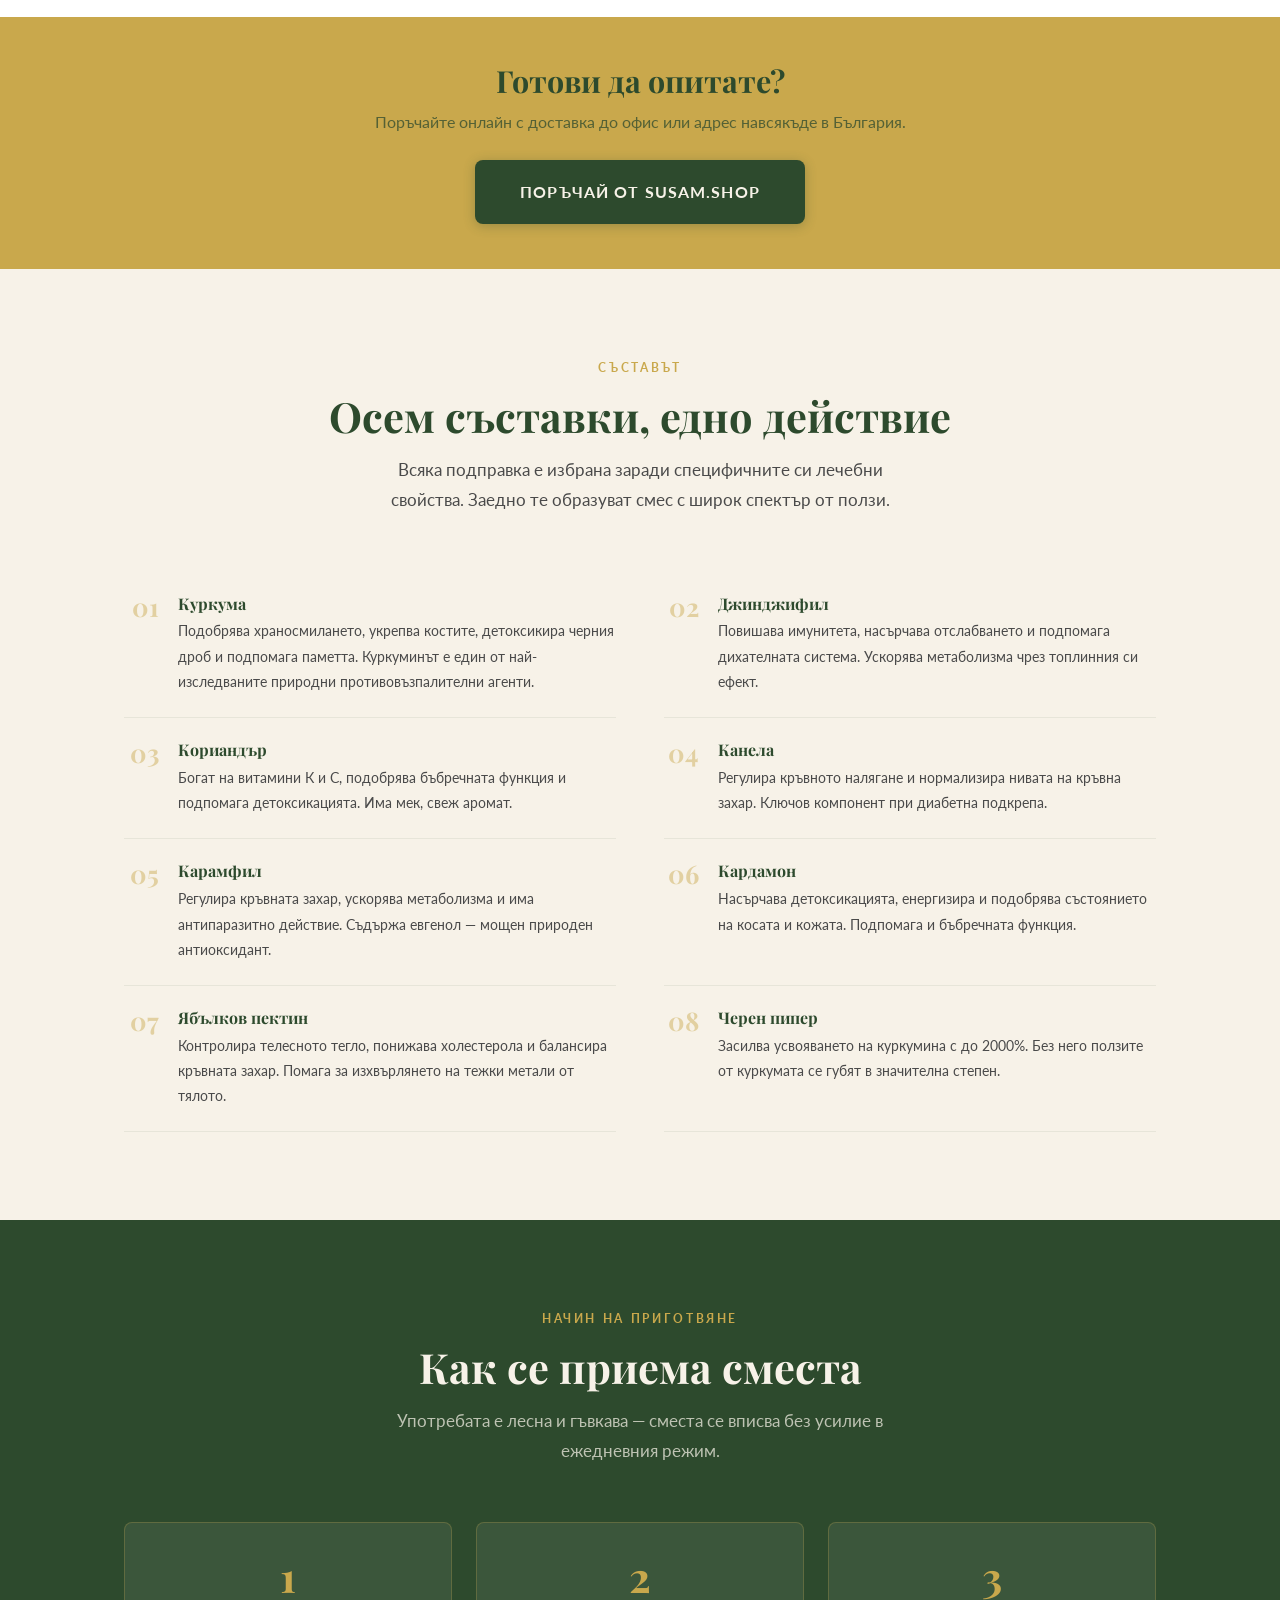
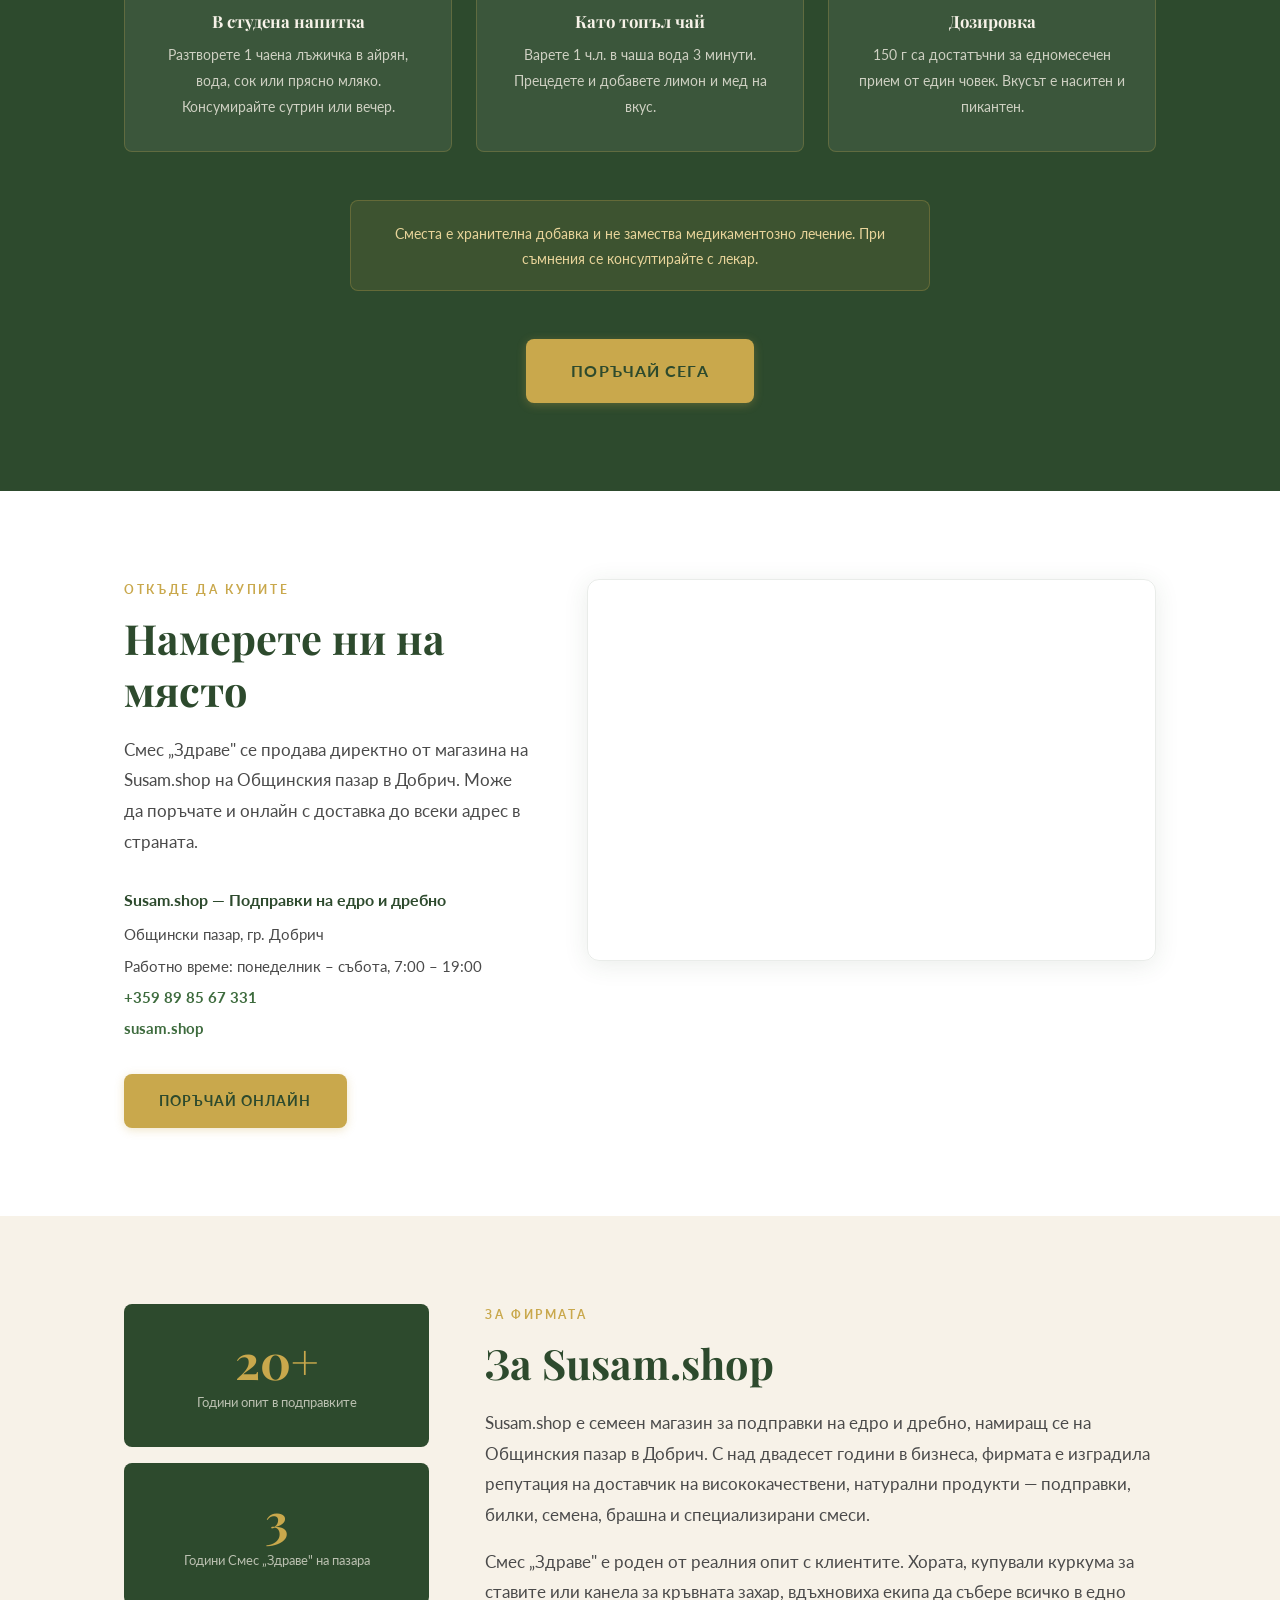
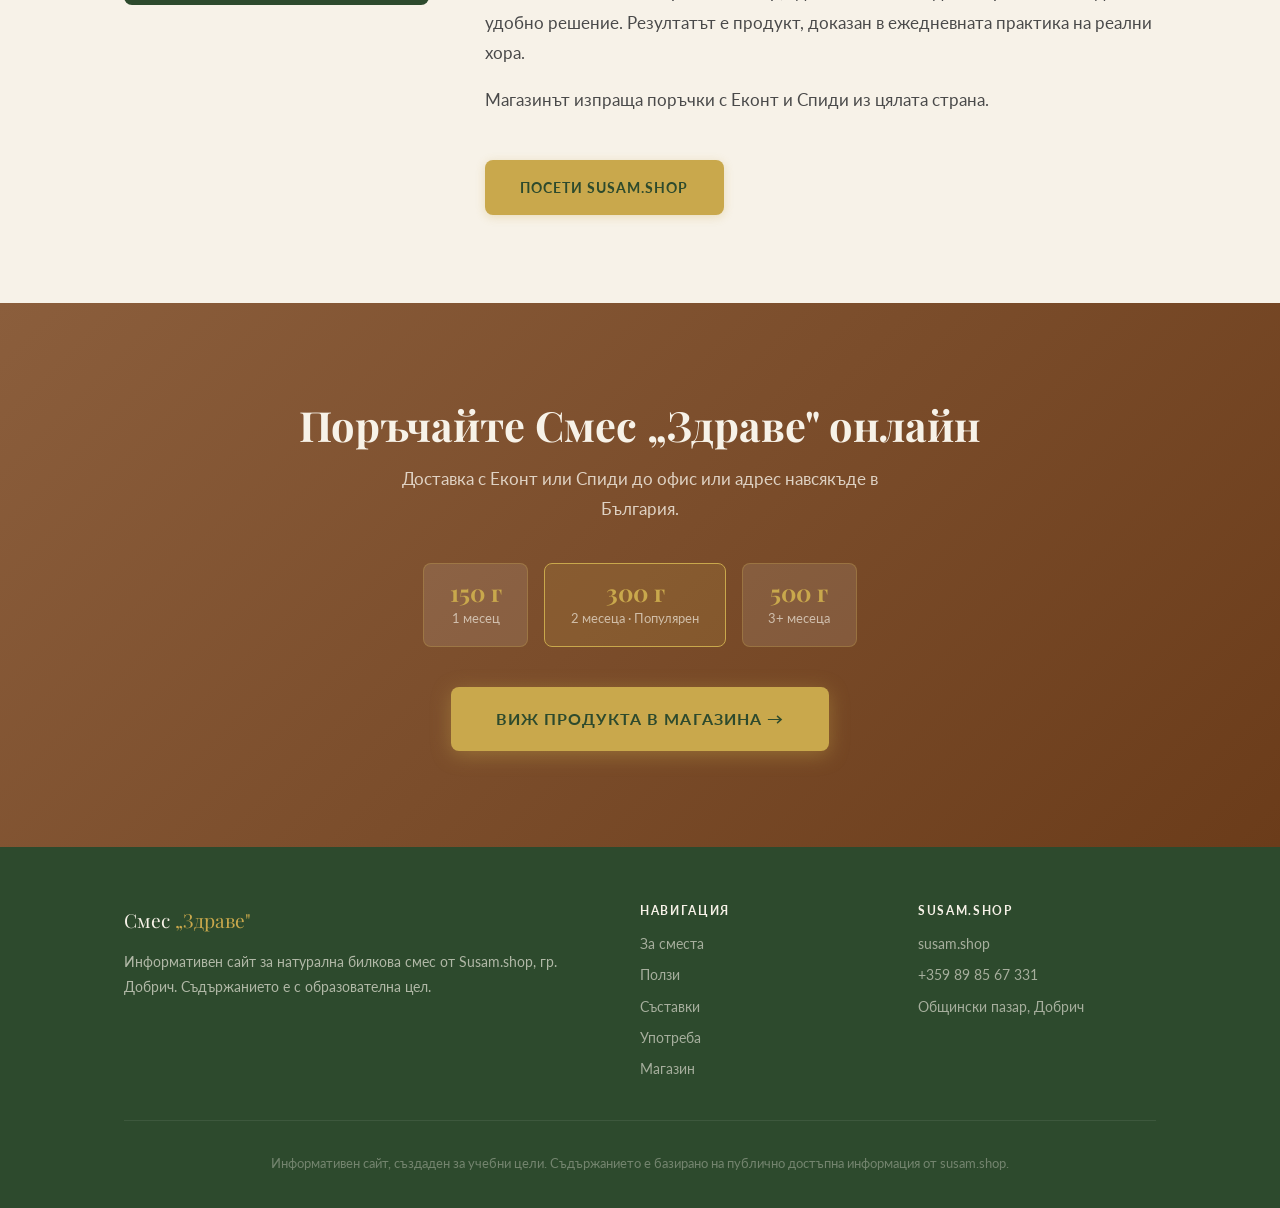
==== commit 1233176d: "Extract file to root" ====
--- a/Site Project/index.html
+++ b/Site Project/index.html
@@ -3,12 +3,12 @@
 <head>
   <meta charset="UTF-8" />
   <meta name="viewport" content="width=device-width, initial-scale=1.0" />
-  <meta name="description" content="Смес Здраве е натурална билкова смес от куркума, джинджифил, канела и още 5 съставки. Подпомага детоксикацията, тонуса и нормализирането на кръвна захар." />
-  <meta name="keywords" content="смес здраве, билкова смес, натурални подправки, детоксикация, куркума, джинджифил, susam shop" />
+  <meta name="description" content="Смес Здраве е натурална билкова смес от куркума, джинджифил, канела и още 5 съставки. Подпомага детоксикацията, тонуса и нормализирането на кръвна захар. Купете онлайн от Susam.shop, Добрич." />
+  <meta name="keywords" content="смес здраве, билкова смес, натурални подправки, детоксикация, куркума джинджифил канела, susam shop добрич" />
   <meta property="og:title" content="Смес „Здраве" – натурална билкова смес за тонус и детоксикация" />
-  <meta property="og:description" content="Открийте ползите на 8 лечебни подправки в една удобна смес. Подходяща за ежедневна употреба." />
+  <meta property="og:description" content="Осем лечебни подправки в едно. Поръчайте онлайн от Susam.shop с доставка до цялата страна." />
   <meta property="og:type" content="website" />
-  <title>Смес „Здраве" – натурална билкова смес за тонус и детоксикация</title>
+  <title>Смес „Здраве" – натурална билкова смес за тонус и детоксикация | Susam.shop</title>
 
   <link rel="preconnect" href="https://fonts.googleapis.com" />
   <link rel="preconnect" href="https://fonts.gstatic.com" crossorigin />
@@ -20,7 +20,6 @@
       --green-mid:   #3D6B3D;
       --green-light: #EBF2EB;
       --ivory:       #F7F2E8;
-      --ivory-dark:  #EDE8DA;
       --brown:       #8B5E3C;
       --gold:        #C9A84C;
       --gold-light:  #E8D49A;
@@ -35,13 +34,7 @@
 
     *, *::before, *::after { box-sizing: border-box; margin: 0; padding: 0; }
     html { scroll-behavior: smooth; }
-    body {
-      font-family: var(--font-body);
-      font-size: 17px;
-      line-height: 1.8;
-      color: var(--text-dark);
-      background: var(--ivory);
-    }
+    body { font-family: var(--font-body); font-size: 17px; line-height: 1.8; color: var(--text-dark); background: var(--ivory); }
     img { max-width: 100%; display: block; }
     a { color: var(--green-dark); text-decoration: none; }
     a:hover { text-decoration: underline; }
@@ -54,7 +47,7 @@
     h1, h2, h3, h4 { font-family: var(--font-display); font-weight: 700; line-height: 1.25; }
     h1 { font-size: clamp(2.2rem, 5vw, 3.4rem); }
     h2 { font-size: clamp(1.7rem, 3.5vw, 2.6rem); }
-    h3 { font-size: clamp(1.15rem, 2vw, 1.5rem); }
+    h3 { font-size: clamp(1.1rem, 2vw, 1.4rem); }
     p { margin-bottom: 1rem; }
     p:last-child { margin-bottom: 0; }
 
@@ -62,140 +55,111 @@
     .container--narrow { max-width: 740px; margin: 0 auto; padding: 0 1.5rem; }
     section { padding: 5.5rem 0; }
 
-    /* EYEBROW LABEL */
     .eyebrow {
       display: block;
       font-family: var(--font-body);
       font-size: 0.75rem;
       font-weight: 700;
-      letter-spacing: 0.2em;
+      letter-spacing: 0.22em;
       text-transform: uppercase;
       color: var(--gold);
       margin-bottom: 0.7rem;
     }
 
-    /* DIVIDER */
-    .divider {
-      display: flex;
-      align-items: center;
-      gap: 1rem;
-      margin: 0;
-    }
-    .divider::before, .divider::after {
-      content: '';
-      flex: 1;
-      height: 1px;
-      background: linear-gradient(to right, transparent, var(--gold-light), transparent);
-    }
-    .divider__dot {
-      width: 8px; height: 8px;
-      background: var(--gold);
-      border-radius: 50%;
-      opacity: 0.6;
-    }
-
-    /* ========= NAVBAR ========= */
-    .navbar {
-      position: sticky;
-      top: 0;
-      z-index: 100;
-      background: var(--green-dark);
-      box-shadow: 0 2px 16px rgba(0,0,0,0.15);
-    }
-    .navbar__inner {
-      display: flex;
-      align-items: center;
-      justify-content: space-between;
-      gap: 1rem;
-      padding: 1rem 1.5rem;
-      max-width: 1080px;
-      margin: 0 auto;
-    }
-    .navbar__brand {
-      font-family: var(--font-display);
-      font-size: 1.2rem;
-      font-weight: 700;
-      color: var(--ivory);
-    }
-    .navbar__brand span { color: var(--gold); }
-    .navbar__links { display: flex; gap: 1.8rem; list-style: none; }
-    .navbar__links a {
-      color: rgba(247,242,232,0.82);
-      font-size: 0.88rem;
-      font-weight: 400;
-      letter-spacing: 0.05em;
-      text-transform: uppercase;
-      transition: color 0.2s;
-    }
-    .navbar__links a:hover { color: var(--gold); text-decoration: none; }
-
-    .nav-toggle { display: none; background: none; border: none; cursor: pointer; padding: 4px; }
-    .nav-toggle span { display: block; width: 24px; height: 2px; background: var(--ivory); margin: 5px 0; }
-
-    @media (max-width: 720px) {
-      .nav-toggle { display: block; }
-      .navbar__links {
-        display: none; flex-direction: column; gap: 0;
-        position: absolute; top: 100%; left: 0; right: 0;
-        background: var(--green-dark);
-        padding: 1rem 1.5rem 1.5rem;
-      }
-      .navbar__links.open { display: flex; }
-      .navbar__links a { padding: 0.5rem 0; font-size: 1rem; }
-    }
-
-    /* ========= HERO ========= */
-    .hero {
-      background: linear-gradient(140deg, var(--green-dark) 0%, #3A6040 55%, #4A7C4A 100%);
-      color: var(--ivory);
-      padding: 7rem 0 6rem;
-      position: relative;
-      overflow: hidden;
-    }
-    .hero::before {
-      content: '';
-      position: absolute; inset: 0;
-      background: url("data:image/svg+xml,%3Csvg xmlns='http://www.w3.org/2000/svg' width='80' height='80'%3E%3Ccircle cx='40' cy='40' r='1' fill='%23C9A84C' opacity='0.12'/%3E%3C/svg%3E") repeat;
-      pointer-events: none;
-    }
-    .hero__inner {
-      position: relative;
-      display: grid;
-      grid-template-columns: 1fr 1fr;
-      gap: 4rem;
-      align-items: center;
-      max-width: 1080px;
-      margin: 0 auto;
-      padding: 0 1.5rem;
-    }
-    .hero__eyebrow {
-      font-size: 0.78rem;
-      font-weight: 700;
-      letter-spacing: 0.2em;
-      text-transform: uppercase;
-      color: var(--gold);
-      margin-bottom: 1.1rem;
-    }
-    .hero__title { color: var(--ivory); margin-bottom: 1.5rem; }
-    .hero__title em { font-style: italic; color: var(--gold-light); }
-    .hero__lead {
-      font-size: 1.1rem;
-      color: rgba(247,242,232,0.85);
-      margin-bottom: 2.2rem;
-    }
-    .hero__cta {
+    /* CTA BUTTON — reusable */
+    .btn {
       display: inline-block;
       background: var(--gold);
       color: var(--green-dark);
+      font-family: var(--font-body);
       font-weight: 700;
       font-size: 0.9rem;
       letter-spacing: 0.07em;
       text-transform: uppercase;
       padding: 0.9rem 2.2rem;
       border-radius: var(--radius);
-      transition: background 0.2s, transform 0.15s;
-    }
-    .hero__cta:hover { background: var(--gold-light); transform: translateY(-2px); text-decoration: none; }
+      transition: background 0.2s, transform 0.15s, box-shadow 0.2s;
+      box-shadow: 0 2px 10px rgba(201,168,76,0.3);
+    }
+    .btn:hover { background: var(--gold-light); transform: translateY(-2px); box-shadow: 0 6px 18px rgba(201,168,76,0.35); text-decoration: none; }
+    .btn--outline {
+      background: transparent;
+      color: var(--ivory);
+      border: 2px solid rgba(201,168,76,0.6);
+      box-shadow: none;
+    }
+    .btn--outline:hover { background: rgba(201,168,76,0.12); transform: translateY(-2px); }
+    .btn--large { padding: 1.1rem 2.8rem; font-size: 1rem; }
+
+    /* ========= NAVBAR ========= */
+    .navbar {
+      position: sticky; top: 0; z-index: 100;
+      background: var(--green-dark);
+      box-shadow: 0 2px 16px rgba(0,0,0,0.15);
+    }
+    .navbar__inner {
+      display: flex; align-items: center; justify-content: space-between; gap: 1rem;
+      padding: 1rem 1.5rem; max-width: 1080px; margin: 0 auto;
+    }
+    .navbar__brand { font-family: var(--font-display); font-size: 1.2rem; font-weight: 700; color: var(--ivory); }
+    .navbar__brand span { color: var(--gold); }
+    .navbar__links { display: flex; gap: 1.8rem; list-style: none; align-items: center; }
+    .navbar__links a { color: rgba(247,242,232,0.82); font-size: 0.88rem; font-weight: 400; letter-spacing: 0.05em; text-transform: uppercase; transition: color 0.2s; }
+    .navbar__links a:hover { color: var(--gold); text-decoration: none; }
+    .navbar__links .btn { padding: 0.55rem 1.3rem; font-size: 0.82rem; }
+
+    .nav-toggle { display: none; background: none; border: none; cursor: pointer; padding: 4px; }
+    .nav-toggle span { display: block; width: 24px; height: 2px; background: var(--ivory); margin: 5px 0; }
+
+    @media (max-width: 820px) {
+      .nav-toggle { display: block; }
+      .navbar__links {
+        display: none; flex-direction: column; gap: 0; align-items: flex-start;
+        position: absolute; top: 100%; left: 0; right: 0;
+        background: var(--green-dark); padding: 1rem 1.5rem 1.5rem;
+      }
+      .navbar__links.open { display: flex; }
+      .navbar__links a { padding: 0.5rem 0; font-size: 1rem; }
+      .navbar__links .btn { margin-top: 0.5rem; }
+    }
+
+    /* ========= HERO ========= */
+    .hero {
+      background: linear-gradient(140deg, var(--green-dark) 0%, #3A6040 55%, #4A7C4A 100%);
+      color: var(--ivory);
+      padding: 7rem 0 6rem;
+      position: relative; overflow: hidden;
+    }
+    .hero::before {
+      content: '';
+      position: absolute; inset: 0;
+      background: url("data:image/svg+xml,%3Csvg xmlns='http://www.w3.org/2000/svg' width='80' height='80'%3E%3Ccircle cx='40' cy='40' r='1' fill='%23C9A84C' opacity='0.10'/%3E%3C/svg%3E") repeat;
+      pointer-events: none;
+    }
+    .hero__inner {
+      position: relative;
+      display: grid; grid-template-columns: 1fr 1fr; gap: 4rem; align-items: center;
+      max-width: 1080px; margin: 0 auto; padding: 0 1.5rem;
+    }
+    .hero__eyebrow { font-size: 0.78rem; font-weight: 700; letter-spacing: 0.2em; text-transform: uppercase; color: var(--gold); margin-bottom: 1.1rem; }
+    .hero__title { color: var(--ivory); margin-bottom: 1.5rem; }
+    .hero__title em { font-style: italic; color: var(--gold-light); }
+    .hero__lead { font-size: 1.1rem; color: rgba(247,242,232,0.85); margin-bottom: 2.2rem; }
+    .hero__ctas { display: flex; gap: 1rem; flex-wrap: wrap; }
+
+    /* floating badge */
+    .hero__badge {
+      display: inline-flex; align-items: center; gap: 0.5rem;
+      background: rgba(201,168,76,0.15);
+      border: 1px solid rgba(201,168,76,0.35);
+      border-radius: 100px;
+      padding: 0.45rem 1rem;
+      font-size: 0.82rem;
+      color: var(--gold-light);
+      margin-bottom: 1.5rem;
+    }
+    .hero__badge span { width: 6px; height: 6px; border-radius: 50%; background: var(--gold); display: inline-block; animation: pulse 2s infinite; }
+    @keyframes pulse { 0%,100%{opacity:1;} 50%{opacity:0.4;} }
 
     .hero__visual { display: flex; justify-content: center; }
     .hero__circle {
@@ -208,119 +172,114 @@
 
     @media (max-width: 760px) {
       .hero__inner { grid-template-columns: 1fr; text-align: center; }
+      .hero__ctas { justify-content: center; }
       .hero__visual { display: none; }
     }
+
+    /* ========= TRUST BAR ========= */
+    .trust-bar { background: var(--green-dark); border-top: 1px solid rgba(201,168,76,0.15); padding: 1.4rem 0; }
+    .trust-bar__inner {
+      display: flex; align-items: center; justify-content: center; gap: 3rem; flex-wrap: wrap;
+      max-width: 1080px; margin: 0 auto; padding: 0 1.5rem;
+    }
+    .trust-item { display: flex; align-items: center; gap: 0.6rem; color: rgba(247,242,232,0.75); font-size: 0.87rem; }
+    .trust-item svg { flex-shrink: 0; }
 
     /* ========= SECTION HEADER ========= */
     .section-header { text-align: center; margin-bottom: 3.5rem; }
-    .section-header h2 { color: var(--green-dark); margin-bottom: 0.8rem; }
-    .section-header p { color: var(--text-mid); max-width: 560px; margin: 0 auto; font-size: 1.05rem; }
+    .section-header h2 { color: var(--green-dark); }
+    .section-header p { color: var(--text-mid); max-width: 560px; margin: 0.8rem auto 0; font-size: 1.05rem; }
+    .section-header--light h2 { color: var(--ivory); }
+    .section-header--light p { color: rgba(247,242,232,0.72); }
 
     /* ========= ABOUT ========= */
     .about { background: var(--white); }
-    .about__grid {
-      display: grid;
-      grid-template-columns: 1fr 1fr;
-      gap: 4rem;
-      align-items: center;
-    }
+    .about__grid { display: grid; grid-template-columns: 1fr 1fr; gap: 4rem; align-items: center; }
     .about__text h2 { color: var(--green-dark); margin-bottom: 1.2rem; }
     .about__text p { color: var(--text-mid); }
-    .about__badges { display: flex; gap: 0.8rem; flex-wrap: wrap; margin-top: 2rem; }
+    .about__badges { display: flex; gap: 0.8rem; flex-wrap: wrap; margin-top: 2rem 0 2.2rem; }
     .about__badge {
-      background: var(--green-light);
-      border: 1px solid rgba(45,74,45,0.15);
-      border-radius: 100px;
-      padding: 0.4rem 1rem;
-      font-size: 0.83rem;
-      font-weight: 700;
-      color: var(--green-dark);
-    }
+      background: var(--green-light); border: 1px solid rgba(45,74,45,0.15);
+      border-radius: 100px; padding: 0.4rem 1rem;
+      font-size: 0.83rem; font-weight: 700; color: var(--green-dark);
+    }
+    .about__cta-wrap { margin-top: 2rem; }
     .about__quote {
-      background: var(--green-dark);
-      border-radius: 12px;
-      padding: 2.8rem;
-      box-shadow: var(--shadow);
-      position: relative;
-      overflow: hidden;
+      background: var(--green-dark); border-radius: 12px; padding: 2.8rem;
+      box-shadow: var(--shadow); position: relative; overflow: hidden;
     }
     .about__quote::before {
-      content: '"';
-      font-family: var(--font-display);
-      font-size: 10rem;
-      color: var(--gold);
-      opacity: 0.13;
-      position: absolute;
-      top: -1.5rem; left: 1rem;
-      line-height: 1;
-    }
-    .about__quote p {
-      position: relative;
-      font-size: 1.05rem;
-      line-height: 1.9;
-      color: rgba(247,242,232,0.9);
-    }
-    .about__quote cite {
-      display: block;
-      margin-top: 1.2rem;
-      font-style: normal;
-      font-size: 0.83rem;
-      color: var(--gold-light);
-      font-weight: 700;
-    }
+      content: '"'; font-family: var(--font-display); font-size: 10rem;
+      color: var(--gold); opacity: 0.12;
+      position: absolute; top: -1.5rem; left: 1rem; line-height: 1;
+    }
+    .about__quote p { position: relative; font-size: 1.05rem; line-height: 1.9; color: rgba(247,242,232,0.9); }
+    .about__quote cite { display: block; margin-top: 1.2rem; font-style: normal; font-size: 0.83rem; color: var(--gold-light); font-weight: 700; }
     @media (max-width: 700px) { .about__grid { grid-template-columns: 1fr; } }
 
-    /* ========= BENEFITS ========= */
-    .benefits { background: var(--ivory); }
-    .benefits__grid {
-      display: grid;
-      grid-template-columns: repeat(3, 1fr);
-      gap: 1.4rem;
-    }
-    .benefit-card {
+    /* ========= WHEN TO USE (inspired by nigari.bg) ========= */
+    .when { background: var(--ivory); }
+    .when__grid { display: grid; grid-template-columns: repeat(3, 1fr); gap: 1.5rem; }
+    .when-card {
       background: var(--white);
       border-radius: var(--radius);
-      padding: 2rem 1.6rem;
-      box-shadow: 0 2px 10px rgba(45,74,45,0.06);
+      padding: 2.4rem 1.8rem;
+      text-align: center;
+      box-shadow: 0 2px 12px rgba(45,74,45,0.06);
+      border-bottom: 3px solid var(--gold);
+      transition: transform 0.2s, box-shadow 0.2s;
+    }
+    .when-card:hover { transform: translateY(-4px); box-shadow: var(--shadow); }
+    .when-card__icon {
+      width: 64px; height: 64px; margin: 0 auto 1.2rem;
+      background: var(--green-light); border-radius: 50%;
+      display: flex; align-items: center; justify-content: center;
+    }
+    .when-card h3 { color: var(--green-dark); font-size: 1.05rem; margin-bottom: 0.5rem; }
+    .when-card p { font-size: 0.9rem; color: var(--text-mid); margin: 0; }
+    @media (max-width: 700px) { .when__grid { grid-template-columns: 1fr; } }
+
+    /* ========= BENEFITS ========= */
+    .benefits { background: var(--white); }
+    .benefits__grid { display: grid; grid-template-columns: repeat(3, 1fr); gap: 1.4rem; }
+    .benefit-card {
+      background: var(--ivory);
+      border-radius: var(--radius); padding: 2rem 1.6rem;
+      box-shadow: 0 2px 10px rgba(45,74,45,0.05);
       border-top: 3px solid var(--gold);
       transition: transform 0.2s, box-shadow 0.2s;
     }
     .benefit-card:hover { transform: translateY(-4px); box-shadow: var(--shadow); }
     .benefit-card__icon {
-      width: 44px; height: 44px;
-      background: var(--green-light);
-      border-radius: 50%;
-      display: flex; align-items: center; justify-content: center;
-      margin-bottom: 1rem;
+      width: 44px; height: 44px; background: var(--green-light);
+      border-radius: 50%; display: flex; align-items: center; justify-content: center; margin-bottom: 1rem;
     }
     .benefit-card h3 { font-size: 1rem; color: var(--green-dark); margin-bottom: 0.5rem; }
     .benefit-card p { font-size: 0.91rem; color: var(--text-mid); margin: 0; }
     @media (max-width: 800px) { .benefits__grid { grid-template-columns: 1fr 1fr; } }
     @media (max-width: 500px) { .benefits__grid { grid-template-columns: 1fr; } }
 
+    /* ========= MID-PAGE CTA STRIP ========= */
+    .cta-strip {
+      background: var(--gold);
+      padding: 2.8rem 0;
+      text-align: center;
+    }
+    .cta-strip h2 { color: var(--green-dark); font-size: clamp(1.3rem, 2.5vw, 1.9rem); margin-bottom: 0.5rem; }
+    .cta-strip p { color: rgba(45,74,45,0.75); font-size: 1rem; margin-bottom: 1.5rem; }
+    .cta-strip .btn { background: var(--green-dark); color: var(--ivory); box-shadow: 0 2px 12px rgba(45,74,45,0.3); }
+    .cta-strip .btn:hover { background: var(--green-mid); }
+
     /* ========= INGREDIENTS ========= */
-    .ingredients { background: var(--white); }
-    .ingredients__grid {
-      display: grid;
-      grid-template-columns: 1fr 1fr;
-      gap: 0 3rem;
-    }
+    .ingredients { background: var(--ivory); }
+    .ingredients__grid { display: grid; grid-template-columns: 1fr 1fr; gap: 0 3rem; }
     .ingredient {
-      display: flex;
-      gap: 1.2rem;
-      align-items: flex-start;
-      padding: 1.4rem 0;
-      border-bottom: 1px solid rgba(45,74,45,0.08);
+      display: flex; gap: 1.2rem; align-items: flex-start;
+      padding: 1.4rem 0; border-bottom: 1px solid rgba(45,74,45,0.08);
     }
     .ingredient__num {
-      font-family: var(--font-display);
-      font-size: 1.6rem;
-      font-weight: 700;
-      color: var(--gold);
-      opacity: 0.45;
-      line-height: 1;
-      min-width: 2.2rem;
-      text-align: right;
+      font-family: var(--font-display); font-size: 1.6rem; font-weight: 700;
+      color: var(--gold); opacity: 0.45; line-height: 1; min-width: 2.2rem; text-align: right;
     }
     .ingredient h4 { color: var(--green-dark); margin-bottom: 0.3rem; font-size: 1rem; }
     .ingredient p { font-size: 0.88rem; color: var(--text-mid); margin: 0; }
@@ -328,130 +287,94 @@
 
     /* ========= USAGE ========= */
     .usage { background: var(--green-dark); }
-    .usage .section-header .eyebrow { color: var(--gold); }
-    .usage .section-header h2 { color: var(--ivory); }
-    .usage .section-header p { color: rgba(247,242,232,0.72); }
-
-    .usage__grid {
-      display: grid;
-      grid-template-columns: repeat(3, 1fr);
-      gap: 1.5rem;
-    }
+    .usage .eyebrow { color: var(--gold); }
+
+    .usage__grid { display: grid; grid-template-columns: repeat(3, 1fr); gap: 1.5rem; }
     .usage__card {
       background: rgba(255,255,255,0.07);
       border: 1px solid rgba(201,168,76,0.25);
-      border-radius: var(--radius);
-      padding: 2rem 1.6rem;
-      text-align: center;
-    }
-    .usage__num {
-      font-family: var(--font-display);
-      font-size: 2.6rem;
-      font-weight: 700;
-      color: var(--gold);
-      line-height: 1;
-      margin-bottom: 0.9rem;
-    }
-    /* FIX: explicit light colors for all text inside dark usage section */
-    .usage__card h3 {
-      color: var(--ivory);
-      font-size: 1.05rem;
-      margin-bottom: 0.6rem;
-    }
-    .usage__card p {
-      font-size: 0.9rem;
-      color: rgba(247,242,232,0.78);
-      margin: 0;
-    }
+      border-radius: var(--radius); padding: 2rem 1.6rem; text-align: center;
+    }
+    .usage__num { font-family: var(--font-display); font-size: 2.6rem; font-weight: 700; color: var(--gold); line-height: 1; margin-bottom: 0.9rem; }
+    .usage__card h3 { color: var(--ivory); font-size: 1.05rem; margin-bottom: 0.6rem; }
+    .usage__card p { font-size: 0.9rem; color: rgba(247,242,232,0.78); margin: 0; }
     .usage__note {
-      margin: 3rem auto 0;
-      padding: 1.2rem 2rem;
-      background: rgba(201,168,76,0.1);
-      border: 1px solid rgba(201,168,76,0.28);
-      border-radius: var(--radius);
-      font-size: 0.87rem;
-      color: var(--gold-light);
-      max-width: 580px;
-      text-align: center;
-    }
+      margin: 3rem auto 0; padding: 1.2rem 2rem;
+      background: rgba(201,168,76,0.1); border: 1px solid rgba(201,168,76,0.28);
+      border-radius: var(--radius); font-size: 0.87rem; color: var(--gold-light);
+      max-width: 580px; text-align: center;
+    }
+    .usage__cta { text-align: center; margin-top: 3rem; }
     @media (max-width: 700px) { .usage__grid { grid-template-columns: 1fr; } }
+
+    /* ========= MAP (inspired by nigari.bg) ========= */
+    .where { background: var(--white); }
+    .where__inner { display: grid; grid-template-columns: 1fr 1.4fr; gap: 3.5rem; align-items: start; }
+    .where__text h2 { color: var(--green-dark); margin-bottom: 1.2rem; }
+    .where__text p { color: var(--text-mid); }
+    .where__text address { font-style: normal; margin-top: 1.8rem; }
+    .where__text address strong { color: var(--green-dark); font-size: 1rem; display: block; margin-bottom: 0.4rem; }
+    .where__text address p { font-size: 0.92rem; color: var(--text-mid); margin-bottom: 0.3rem; }
+    .where__text address a { color: var(--green-mid); font-weight: 700; }
+    .where__map {
+      border-radius: 12px; overflow: hidden;
+      box-shadow: var(--shadow);
+      border: 1px solid rgba(45,74,45,0.1);
+    }
+    .where__map iframe { display: block; width: 100%; height: 380px; border: none; }
+    @media (max-width: 700px) { .where__inner { grid-template-columns: 1fr; } .where__map iframe { height: 280px; } }
 
     /* ========= COMPANY ========= */
     .company { background: var(--ivory); }
-    .company__inner {
-      display: grid;
-      grid-template-columns: 1fr 2.2fr;
-      gap: 3.5rem;
-      align-items: start;
-    }
-    .stat-card {
-      background: var(--green-dark);
-      color: var(--ivory);
-      border-radius: var(--radius);
-      padding: 2rem;
-      text-align: center;
-      margin-bottom: 1rem;
-    }
-    .stat-card__num {
-      font-family: var(--font-display);
-      font-size: 3rem;
-      font-weight: 700;
-      color: var(--gold);
-      line-height: 1;
-    }
+    .company__inner { display: grid; grid-template-columns: 1fr 2.2fr; gap: 3.5rem; align-items: start; }
+    .stat-card { background: var(--green-dark); color: var(--ivory); border-radius: var(--radius); padding: 2rem; text-align: center; margin-bottom: 1rem; }
+    .stat-card__num { font-family: var(--font-display); font-size: 3rem; font-weight: 700; color: var(--gold); line-height: 1; }
     .stat-card__label { font-size: 0.83rem; color: rgba(247,242,232,0.7); margin-top: 0.4rem; }
     .company__text h2 { color: var(--green-dark); margin-bottom: 1.2rem; }
     .company__text p { color: var(--text-mid); }
+    .company__text .btn { margin-top: 1.8rem; }
     @media (max-width: 700px) { .company__inner { grid-template-columns: 1fr; } }
 
-    /* ========= CTA BANNER ========= */
-    .cta { background: linear-gradient(135deg, var(--brown) 0%, #6B3C1A 100%); text-align: center; padding: 5rem 0; }
-    .cta h2 { color: var(--ivory); margin-bottom: 0.8rem; }
-    .cta p { color: rgba(247,242,232,0.8); font-size: 1.05rem; max-width: 480px; margin: 0 auto 2.2rem; }
-    .cta__btn {
-      display: inline-block;
-      background: var(--gold);
-      color: var(--green-dark);
-      font-weight: 700;
-      font-size: 0.95rem;
-      letter-spacing: 0.06em;
-      text-transform: uppercase;
-      padding: 1rem 2.5rem;
+    /* ========= FINAL CTA ========= */
+    .cta-final {
+      background: linear-gradient(135deg, var(--brown) 0%, #6B3C1A 100%);
+      text-align: center; padding: 6rem 0;
+    }
+    .cta-final h2 { color: var(--ivory); margin-bottom: 0.8rem; }
+    .cta-final p { color: rgba(247,242,232,0.8); font-size: 1.05rem; max-width: 500px; margin: 0 auto 2.4rem; }
+    .cta-final .btn--large { box-shadow: 0 4px 20px rgba(201,168,76,0.4); }
+
+    /* packages */
+    .packages {
+      display: flex; justify-content: center; gap: 1rem; flex-wrap: wrap; margin-bottom: 2.5rem;
+    }
+    .package {
+      background: rgba(255,255,255,0.1);
+      border: 1px solid rgba(201,168,76,0.3);
       border-radius: var(--radius);
-      transition: background 0.2s, transform 0.15s;
-    }
-    .cta__btn:hover { background: var(--gold-light); transform: translateY(-2px); text-decoration: none; }
+      padding: 1rem 1.6rem;
+      text-align: center;
+      color: var(--ivory);
+      transition: background 0.2s, border-color 0.2s;
+      cursor: default;
+    }
+    .package__weight { font-family: var(--font-display); font-size: 1.5rem; font-weight: 700; color: var(--gold); line-height: 1; }
+    .package__label { font-size: 0.8rem; color: rgba(247,242,232,0.65); margin-top: 0.2rem; }
+    .package--featured {
+      background: rgba(201,168,76,0.15);
+      border-color: var(--gold);
+    }
 
     /* ========= FOOTER ========= */
-    footer {
-      background: var(--green-dark);
-      color: rgba(247,242,232,0.65);
-      padding: 3.5rem 0 2rem;
-      font-size: 0.87rem;
-    }
+    footer { background: var(--green-dark); color: rgba(247,242,232,0.65); padding: 3.5rem 0 2rem; font-size: 0.87rem; }
     .footer__grid {
-      display: grid;
-      grid-template-columns: 2fr 1fr 1fr;
-      gap: 2.5rem;
-      padding-bottom: 2rem;
-      margin-bottom: 2rem;
+      display: grid; grid-template-columns: 2fr 1fr 1fr; gap: 2.5rem;
+      padding-bottom: 2rem; margin-bottom: 2rem;
       border-bottom: 1px solid rgba(255,255,255,0.08);
     }
-    .footer__brand {
-      font-family: var(--font-display);
-      font-size: 1.2rem;
-      color: var(--ivory);
-      margin-bottom: 0.7rem;
-    }
+    .footer__brand { font-family: var(--font-display); font-size: 1.2rem; color: var(--ivory); margin-bottom: 0.7rem; }
     .footer__brand span { color: var(--gold); }
-    footer h4 {
-      color: var(--ivory);
-      font-family: var(--font-body);
-      font-size: 0.75rem;
-      text-transform: uppercase;
-      letter-spacing: 0.14em;
-      margin-bottom: 0.8rem;
-    }
+    footer h4 { color: var(--ivory); font-family: var(--font-body); font-size: 0.75rem; text-transform: uppercase; letter-spacing: 0.14em; margin-bottom: 0.8rem; }
     footer ul { list-style: none; }
     footer ul li { margin-bottom: 0.4rem; }
     footer ul li a { color: rgba(247,242,232,0.6); transition: color 0.2s; }
@@ -467,7 +390,8 @@
   <nav class="navbar" aria-label="Основна навигация">
     <div class="navbar__inner">
       <a href="#" class="navbar__brand">Смес <span>„Здраве"</span></a>
-      <button class="nav-toggle" aria-label="Отвори меню" aria-expanded="false" onclick="this.setAttribute('aria-expanded', document.getElementById('nav-links').classList.toggle('open')); return false;">
+      <button class="nav-toggle" aria-label="Отвори меню" aria-expanded="false"
+        onclick="this.setAttribute('aria-expanded', document.getElementById('nav-links').classList.toggle('open')); return false;">
         <span></span><span></span><span></span>
       </button>
       <ul class="navbar__links" id="nav-links">
@@ -475,8 +399,8 @@
         <li><a href="#benefits">Ползи</a></li>
         <li><a href="#ingredients">Съставки</a></li>
         <li><a href="#usage">Употреба</a></li>
-        <li><a href="#company">За фирмата</a></li>
-        <li><a href="#order">Поръчка</a></li>
+        <li><a href="#where">Магазин</a></li>
+        <li><a href="#order" class="btn">Купи сега</a></li>
       </ul>
     </div>
   </nav>
@@ -485,10 +409,14 @@
   <header class="hero">
     <div class="hero__inner">
       <div class="fade-in">
-        <p class="hero__eyebrow">Натурална билкова смес · Susam.shop</p>
+        <div class="hero__badge"><span></span> Натурален продукт от Susam.shop, Добрич</div>
+        <p class="hero__eyebrow">Натурална билкова смес · 8 съставки</p>
         <h1 class="hero__title">Смес <em>„Здраве"</em> — чаена лъжичка здраве всеки ден</h1>
         <p class="hero__lead">Осем лечебни подправки в едно — подпомага детоксикацията, нормализирането на кръвна захар и холестерол, и носи прилив на енергия при редовна употреба.</p>
-        <a href="#order" class="hero__cta">Към продукта</a>
+        <div class="hero__ctas">
+          <a href="#order" class="btn btn--large">Поръчай сега</a>
+          <a href="#about" class="btn btn--outline btn--large">Научи повече</a>
+        </div>
       </div>
       <div class="hero__visual fade-in">
         <div class="hero__circle">
@@ -510,9 +438,26 @@
     </div>
   </header>
 
-  <!-- DIVIDER -->
-  <div class="container" style="padding: 2.5rem 1.5rem 0;">
-    <div class="divider"><div class="divider__dot"></div></div>
+  <!-- TRUST BAR -->
+  <div class="trust-bar">
+    <div class="trust-bar__inner">
+      <div class="trust-item">
+        <svg width="16" height="16" viewBox="0 0 16 16" fill="none" aria-hidden="true"><circle cx="8" cy="8" r="7" stroke="#C9A84C" stroke-width="1.2"/><path d="M5 8l2 2 4-4" stroke="#C9A84C" stroke-width="1.4" stroke-linecap="round" stroke-linejoin="round"/></svg>
+        100% натурален
+      </div>
+      <div class="trust-item">
+        <svg width="16" height="16" viewBox="0 0 16 16" fill="none" aria-hidden="true"><circle cx="8" cy="8" r="7" stroke="#C9A84C" stroke-width="1.2"/><path d="M5 8l2 2 4-4" stroke="#C9A84C" stroke-width="1.4" stroke-linecap="round" stroke-linejoin="round"/></svg>
+        Без изкуствени добавки
+      </div>
+      <div class="trust-item">
+        <svg width="16" height="16" viewBox="0 0 16 16" fill="none" aria-hidden="true"><circle cx="8" cy="8" r="7" stroke="#C9A84C" stroke-width="1.2"/><path d="M5 8l2 2 4-4" stroke="#C9A84C" stroke-width="1.4" stroke-linecap="round" stroke-linejoin="round"/></svg>
+        20+ години опит
+      </div>
+      <div class="trust-item">
+        <svg width="16" height="16" viewBox="0 0 16 16" fill="none" aria-hidden="true"><circle cx="8" cy="8" r="7" stroke="#C9A84C" stroke-width="1.2"/><path d="M5 8l2 2 4-4" stroke="#C9A84C" stroke-width="1.4" stroke-linecap="round" stroke-linejoin="round"/></svg>
+        Доставка с Еконт и Спиди
+      </div>
+    </div>
   </div>
 
   <!-- ABOUT -->
@@ -524,16 +469,65 @@
           <h2>Какво е Смес „Здраве"?</h2>
           <p>Смес „Здраве" е натурална комбинация от осем лечебни подправки, съставена от екипа на Susam.shop въз основа на дългогодишен опит с клиенти, търсещи природни решения за своето здраве.</p>
           <p>Продуктът е хранителна добавка и не замества медикаментозно лечение. Предназначен е за хора, които искат да подкрепят тялото си по естествен начин — с проверени съставки, без изкуствени добавки.</p>
-          <div class="about__badges">
+          <div class="about__badges" style="display:flex; gap:0.8rem; flex-wrap:wrap; margin-top:1.5rem;">
             <span class="about__badge">100% натурален</span>
             <span class="about__badge">Без изкуствени добавки</span>
             <span class="about__badge">20+ години опит</span>
           </div>
+          <div class="about__cta-wrap">
+            <a href="#order" class="btn">Поръчай онлайн</a>
+          </div>
         </div>
         <div class="about__quote fade-in">
           <p>Когато преди повече от 20 години открихме магазина, не предполагахме, че половината клиенти ще използват подправките не само за готвене, а и за здраве. Тяхното споделяне ни вдъхнови да създадем тази смес — вече три години тя помага на хора да се чувстват отлично.</p>
           <cite>— Екипът на Susam.shop, гр. Добрич</cite>
         </div>
+      </div>
+    </div>
+  </section>
+
+  <!-- WHEN TO USE -->
+  <section class="when">
+    <div class="container">
+      <div class="section-header fade-in">
+        <span class="eyebrow">Кога да използвате</span>
+        <h2>Смес „Здраве"</h2>
+        <p>Подходяща за всекидневна употреба при различни нужди на организма.</p>
+      </div>
+      <div class="when__grid">
+
+        <div class="when-card fade-in">
+          <div class="when-card__icon">
+            <svg width="28" height="28" viewBox="0 0 28 28" fill="none" aria-hidden="true">
+              <path d="M14 4C9 4 5 8.5 5 13c0 5 5 11 9 11s9-6 9-11c0-4.5-4-9-9-9z" stroke="#2D4A2D" stroke-width="1.6" fill="none"/>
+              <path d="M10 13c1 2 3 3 4 3s3-1 4-3" stroke="#2D4A2D" stroke-width="1.4" stroke-linecap="round"/>
+            </svg>
+          </div>
+          <h3>При умора и липса на енергия</h3>
+          <p>Редовният прием дава забележим прилив на жизненост и подобрява общото самочувствие.</p>
+        </div>
+
+        <div class="when-card fade-in">
+          <div class="when-card__icon">
+            <svg width="28" height="28" viewBox="0 0 28 28" fill="none" aria-hidden="true">
+              <rect x="5" y="11" width="18" height="13" rx="2.5" stroke="#2D4A2D" stroke-width="1.6" fill="none"/>
+              <path d="M10 11V8.5a4 4 0 018 0V11" stroke="#2D4A2D" stroke-width="1.6"/>
+            </svg>
+          </div>
+          <h3>При висока кръвна захар и холестерол</h3>
+          <p>Куркумата, канелата и карамфилът помагат за нормализиране на нивата при редовна употреба.</p>
+        </div>
+
+        <div class="when-card fade-in">
+          <div class="when-card__icon">
+            <svg width="28" height="28" viewBox="0 0 28 28" fill="none" aria-hidden="true">
+              <path d="M14 6c-4.5 0-7.5 3.2-6.5 7.5.9 3.2 6.5 7.5 6.5 7.5s5.6-4.3 6.5-7.5C21.5 9.2 18.5 6 14 6z" stroke="#2D4A2D" stroke-width="1.6" fill="none"/>
+            </svg>
+          </div>
+          <h3>При ставни болки и възпаления</h3>
+          <p>Клиентите съобщават за значително намаляване на болките, свързани с артрит и хронични възпаления.</p>
+        </div>
+
       </div>
     </div>
   </section>
@@ -547,7 +541,6 @@
         <p>Всяка съставка е подбрана заради конкретния си принос — заедно те действат синергично.</p>
       </div>
       <div class="benefits__grid">
-
         <div class="benefit-card fade-in">
           <div class="benefit-card__icon">
             <svg width="20" height="20" viewBox="0 0 22 22" fill="none" aria-hidden="true"><path d="M11 3C7 3 4 6.5 4 10c0 4 4 9 7 9s7-5 7-9c0-3.5-3-7-7-7z" stroke="#2D4A2D" stroke-width="1.5" fill="none"/></svg>
@@ -555,7 +548,6 @@
           <h3>Детоксикация</h3>
           <p>Спомага за изчистване на токсините, подкрепяйки черния дроб и бъбреците в ежедневната им работа.</p>
         </div>
-
         <div class="benefit-card fade-in">
           <div class="benefit-card__icon">
             <svg width="20" height="20" viewBox="0 0 22 22" fill="none" aria-hidden="true"><path d="M11 4v14M4 11h14" stroke="#2D4A2D" stroke-width="1.5" stroke-linecap="round"/></svg>
@@ -563,7 +555,6 @@
           <h3>Тонус и енергия</h3>
           <p>Редовната употреба носи прилив на енергия — особено усетим при умора и липса на жизненост.</p>
         </div>
-
         <div class="benefit-card fade-in">
           <div class="benefit-card__icon">
             <svg width="20" height="20" viewBox="0 0 22 22" fill="none" aria-hidden="true"><rect x="4" y="9" width="14" height="10" rx="2" stroke="#2D4A2D" stroke-width="1.5" fill="none"/><path d="M8 9V7a3 3 0 016 0v2" stroke="#2D4A2D" stroke-width="1.5"/></svg>
@@ -571,7 +562,6 @@
           <h3>Нормализиране на кръвна захар</h3>
           <p>Куркумата, канелата и карамфилът имат доказано действие при регулирането на нивата на кръвна захар.</p>
         </div>
-
         <div class="benefit-card fade-in">
           <div class="benefit-card__icon">
             <svg width="20" height="20" viewBox="0 0 22 22" fill="none" aria-hidden="true"><path d="M4 14s1-1 4-1 5 2 8 2 4-1 4-1" stroke="#2D4A2D" stroke-width="1.5" stroke-linecap="round"/></svg>
@@ -579,7 +569,6 @@
           <h3>Понижаване на холестерол</h3>
           <p>Ябълковият пектин е особено ефективен при контрол на холестерола и поддържане на сърдечносъдовото здраве.</p>
         </div>
-
         <div class="benefit-card fade-in">
           <div class="benefit-card__icon">
             <svg width="20" height="20" viewBox="0 0 22 22" fill="none" aria-hidden="true"><circle cx="11" cy="11" r="7" stroke="#2D4A2D" stroke-width="1.5" fill="none"/><path d="M8 13c.8 1 4.2 1 5 0" stroke="#2D4A2D" stroke-width="1.5" stroke-linecap="round"/></svg>
@@ -587,7 +576,6 @@
           <h3>Здраве на кожата</h3>
           <p>Кардамонът и куркумата допринасят за по-чиста и светла кожа — ефект, забелязан от много редовни потребители.</p>
         </div>
-
         <div class="benefit-card fade-in">
           <div class="benefit-card__icon">
             <svg width="20" height="20" viewBox="0 0 22 22" fill="none" aria-hidden="true"><path d="M11 5c-3.5 0-6 2.5-5 6 .7 2.5 5 6 5 6s4.3-3.5 5-6c1-3.5-1.5-6-5-6z" stroke="#2D4A2D" stroke-width="1.5" fill="none"/></svg>
@@ -595,10 +583,18 @@
           <h3>Намаляване на ставни болки</h3>
           <p>Клиентите съобщават за значително намаляване на болките в ставите, свързани с възпаления и артрит.</p>
         </div>
-
       </div>
     </div>
   </section>
+
+  <!-- MID CTA STRIP -->
+  <div class="cta-strip">
+    <div class="container--narrow">
+      <h2>Готови да опитате?</h2>
+      <p>Поръчайте онлайн с доставка до офис или адрес навсякъде в България.</p>
+      <a href="https://susam.shop/product/smes-zdrave-chaena-lazhichka-zdrave-vseki-den/" target="_blank" rel="noopener" class="btn btn--large">Поръчай от susam.shop</a>
+    </div>
+  </div>
 
   <!-- INGREDIENTS -->
   <section id="ingredients" class="ingredients">
@@ -609,71 +605,14 @@
         <p>Всяка подправка е избрана заради специфичните си лечебни свойства. Заедно те образуват смес с широк спектър от ползи.</p>
       </div>
       <div class="ingredients__grid">
-
-        <div class="ingredient fade-in">
-          <span class="ingredient__num">01</span>
-          <div>
-            <h4>Куркума</h4>
-            <p>Подобрява храносмилането, укрепва костите, детоксикира черния дроб и подпомага паметта. Куркуминът е един от най-изследваните природни противовъзпалителни агенти.</p>
-          </div>
-        </div>
-
-        <div class="ingredient fade-in">
-          <span class="ingredient__num">02</span>
-          <div>
-            <h4>Джинджифил</h4>
-            <p>Повишава имунитета, насърчава отслабването и подпомага дихателната система. Ускорява метаболизма чрез термичния си ефект.</p>
-          </div>
-        </div>
-
-        <div class="ingredient fade-in">
-          <span class="ingredient__num">03</span>
-          <div>
-            <h4>Кориандър</h4>
-            <p>Богат на витамини К и С, подобрява бъбречната функция и подпомага детоксикацията. Има мек, свеж аромат.</p>
-          </div>
-        </div>
-
-        <div class="ingredient fade-in">
-          <span class="ingredient__num">04</span>
-          <div>
-            <h4>Канела</h4>
-            <p>Регулира кръвното налягане и нормализира нивата на кръвна захар. Един от ключовите компоненти при диабетна подкрепа.</p>
-          </div>
-        </div>
-
-        <div class="ingredient fade-in">
-          <span class="ingredient__num">05</span>
-          <div>
-            <h4>Карамфил</h4>
-            <p>Регулира кръвната захар, ускорява метаболизма и има антипаразитно действие. Съдържа евгенол — мощен природен антиоксидант.</p>
-          </div>
-        </div>
-
-        <div class="ingredient fade-in">
-          <span class="ingredient__num">06</span>
-          <div>
-            <h4>Кардамон</h4>
-            <p>Насърчава детоксикацията, енергизира и подобрява състоянието на косата и кожата. Подпомага и бъбречната функция.</p>
-          </div>
-        </div>
-
-        <div class="ingredient fade-in">
-          <span class="ingredient__num">07</span>
-          <div>
-            <h4>Ябълков пектин</h4>
-            <p>Контролира телесното тегло, понижава холестерола и балансира кръвната захар. Помага за изхвърлянето на тежки метали от тялото.</p>
-          </div>
-        </div>
-
-        <div class="ingredient fade-in">
-          <span class="ingredient__num">08</span>
-          <div>
-            <h4>Черен пипер</h4>
-            <p>Засилва усвояването на куркумина с до 2000%. Без него ползите от куркумата се губят в значителна степен.</p>
-          </div>
-        </div>
-
+        <div class="ingredient fade-in"><span class="ingredient__num">01</span><div><h4>Куркума</h4><p>Подобрява храносмилането, укрепва костите, детоксикира черния дроб и подпомага паметта. Куркуминът е един от най-изследваните природни противовъзпалителни агенти.</p></div></div>
+        <div class="ingredient fade-in"><span class="ingredient__num">02</span><div><h4>Джинджифил</h4><p>Повишава имунитета, насърчава отслабването и подпомага дихателната система. Ускорява метаболизма чрез топлинния си ефект.</p></div></div>
+        <div class="ingredient fade-in"><span class="ingredient__num">03</span><div><h4>Кориандър</h4><p>Богат на витамини К и С, подобрява бъбречната функция и подпомага детоксикацията. Има мек, свеж аромат.</p></div></div>
+        <div class="ingredient fade-in"><span class="ingredient__num">04</span><div><h4>Канела</h4><p>Регулира кръвното налягане и нормализира нивата на кръвна захар. Ключов компонент при диабетна подкрепа.</p></div></div>
+        <div class="ingredient fade-in"><span class="ingredient__num">05</span><div><h4>Карамфил</h4><p>Регулира кръвната захар, ускорява метаболизма и има антипаразитно действие. Съдържа евгенол — мощен природен антиоксидант.</p></div></div>
+        <div class="ingredient fade-in"><span class="ingredient__num">06</span><div><h4>Кардамон</h4><p>Насърчава детоксикацията, енергизира и подобрява състоянието на косата и кожата. Подпомага и бъбречната функция.</p></div></div>
+        <div class="ingredient fade-in"><span class="ingredient__num">07</span><div><h4>Ябълков пектин</h4><p>Контролира телесното тегло, понижава холестерола и балансира кръвната захар. Помага за изхвърлянето на тежки метали от тялото.</p></div></div>
+        <div class="ingredient fade-in"><span class="ingredient__num">08</span><div><h4>Черен пипер</h4><p>Засилва усвояването на куркумина с до 2000%. Без него ползите от куркумата се губят в значителна степен.</p></div></div>
       </div>
     </div>
   </section>
@@ -681,33 +620,64 @@
   <!-- USAGE -->
   <section id="usage" class="usage">
     <div class="container">
-      <div class="section-header fade-in">
+      <div class="section-header section-header--light fade-in">
         <span class="eyebrow">Начин на приготвяне</span>
         <h2>Как се приема сместа</h2>
         <p>Употребата е лесна и гъвкава — сместа се вписва без усилие в ежедневния режим.</p>
       </div>
       <div class="usage__grid">
-
         <div class="usage__card fade-in">
           <div class="usage__num">1</div>
           <h3>В студена напитка</h3>
           <p>Разтворете 1 чаена лъжичка в айрян, вода, сок или прясно мляко. Консумирайте сутрин или вечер.</p>
         </div>
-
         <div class="usage__card fade-in">
           <div class="usage__num">2</div>
           <h3>Като топъл чай</h3>
           <p>Варете 1 ч.л. в чаша вода 3 минути. Прецедете и добавете лимон и мед на вкус.</p>
         </div>
-
         <div class="usage__card fade-in">
           <div class="usage__num">3</div>
           <h3>Дозировка</h3>
           <p>150 г са достатъчни за едномесечен прием от един човек. Вкусът е наситен и пикантен.</p>
         </div>
-
       </div>
       <p class="usage__note">Сместа е хранителна добавка и не замества медикаментозно лечение. При съмнения се консултирайте с лекар.</p>
+      <div class="usage__cta">
+        <a href="#order" class="btn btn--large">Поръчай сега</a>
+      </div>
+    </div>
+  </section>
+
+  <!-- WHERE TO BUY / MAP -->
+  <section id="where" class="where">
+    <div class="container">
+      <div class="where__inner">
+        <div class="where__text fade-in">
+          <span class="eyebrow">Откъде да купите</span>
+          <h2>Намерете ни на място</h2>
+          <p>Смес „Здраве" се продава директно от магазина на Susam.shop на Общинския пазар в Добрич. Може да поръчате и онлайн с доставка до всеки адрес в страната.</p>
+          <address>
+            <strong>Susam.shop — Подправки на едро и дребно</strong>
+            <p>Общински пазар, гр. Добрич</p>
+            <p>Работно време: понеделник – събота, 7:00 – 19:00</p>
+            <p><a href="tel:+359898567331">+359 89 85 67 331</a></p>
+            <p><a href="https://susam.shop" target="_blank" rel="noopener">susam.shop</a></p>
+          </address>
+          <div style="margin-top:2rem;">
+            <a href="#order" class="btn">Поръчай онлайн</a>
+          </div>
+        </div>
+        <div class="where__map fade-in">
+          <iframe
+            title="Местоположение на Susam.shop на Общинския пазар в Добрич"
+            src="https://www.google.com/maps/embed?pb=!1m18!1m12!1m3!1d2910.6!2d27.8278803!3d43.571599!2m3!1f0!2f0!3f0!3m2!1i1024!2i768!4f13.1!3m3!1m2!1s0x40a51682857b2b69%3A0xb4b06d7d2a074828!2sObshtinski%20Pazari!5e0!3m2!1sbg!2sbg!4v1"
+            allowfullscreen=""
+            loading="lazy"
+            referrerpolicy="no-referrer-when-downgrade">
+          </iframe>
+        </div>
+      </div>
     </div>
   </section>
 
@@ -731,17 +701,33 @@
           <p>Susam.shop е семеен магазин за подправки на едро и дребно, намиращ се на Общинския пазар в Добрич. С над двадесет години в бизнеса, фирмата е изградила репутация на доставчик на висококачествени, натурални продукти — подправки, билки, семена, брашна и специализирани смеси.</p>
           <p>Смес „Здраве" е роден от реалния опит с клиентите. Хората, купували куркума за ставите или канела за кръвната захар, вдъхновиха екипа да събере всичко в едно удобно решение. Резултатът е продукт, доказан в ежедневната практика на реални хора.</p>
           <p>Магазинът изпраща поръчки с Еконт и Спиди из цялата страна.</p>
+          <a href="https://susam.shop" target="_blank" rel="noopener" class="btn">Посети susam.shop</a>
         </div>
       </div>
     </div>
   </section>
 
-  <!-- CTA -->
-  <section id="order" class="cta">
+  <!-- FINAL CTA -->
+  <section id="order" class="cta-final">
     <div class="container--narrow">
       <h2>Поръчайте Смес „Здраве" онлайн</h2>
-      <p>Налична в разфасовки 150 г, 300 г и 500 г. Доставка с Еконт или Спиди до офис или адрес.</p>
-      <a href="https://susam.shop/product/smes-zdrave-chaena-lazhichka-zdrave-vseki-den/" target="_blank" rel="noopener" class="cta__btn">Виж продукта в магазина</a>
+      <p>Доставка с Еконт или Спиди до офис или адрес навсякъде в България.</p>
+      <div class="packages">
+        <div class="package">
+          <div class="package__weight">150 г</div>
+          <div class="package__label">1 месец</div>
+        </div>
+        <div class="package package--featured">
+          <div class="package__weight">300 г</div>
+          <div class="package__label">2 месеца · Популярен</div>
+        </div>
+        <div class="package">
+          <div class="package__weight">500 г</div>
+          <div class="package__label">3+ месеца</div>
+        </div>
+      </div>
+      <a href="https://susam.shop/product/smes-zdrave-chaena-lazhichka-zdrave-vseki-den/"
+         target="_blank" rel="noopener" class="btn btn--large">Виж продукта в магазина →</a>
     </div>
   </section>
 
@@ -751,7 +737,7 @@
       <div class="footer__grid">
         <div>
           <div class="footer__brand">Смес <span>„Здраве"</span></div>
-          <p>Информативен сайт за натурална билкова смес от Susam.shop, гр. Добрич.</p>
+          <p>Информативен сайт за натурална билкова смес от Susam.shop, гр. Добрич. Съдържанието е с образователна цел.</p>
         </div>
         <div>
           <h4>Навигация</h4>
@@ -760,7 +746,7 @@
             <li><a href="#benefits">Ползи</a></li>
             <li><a href="#ingredients">Съставки</a></li>
             <li><a href="#usage">Употреба</a></li>
-            <li><a href="#company">За фирмата</a></li>
+            <li><a href="#where">Магазин</a></li>
           </ul>
         </div>
         <div>
@@ -768,7 +754,7 @@
           <ul>
             <li><a href="https://susam.shop" target="_blank" rel="noopener">susam.shop</a></li>
             <li><a href="tel:+359898567331">+359 89 85 67 331</a></li>
-            <li><a href="#company">Общински пазар, Добрич</a></li>
+            <li><a href="#where">Общински пазар, Добрич</a></li>
           </ul>
         </div>
       </div>
